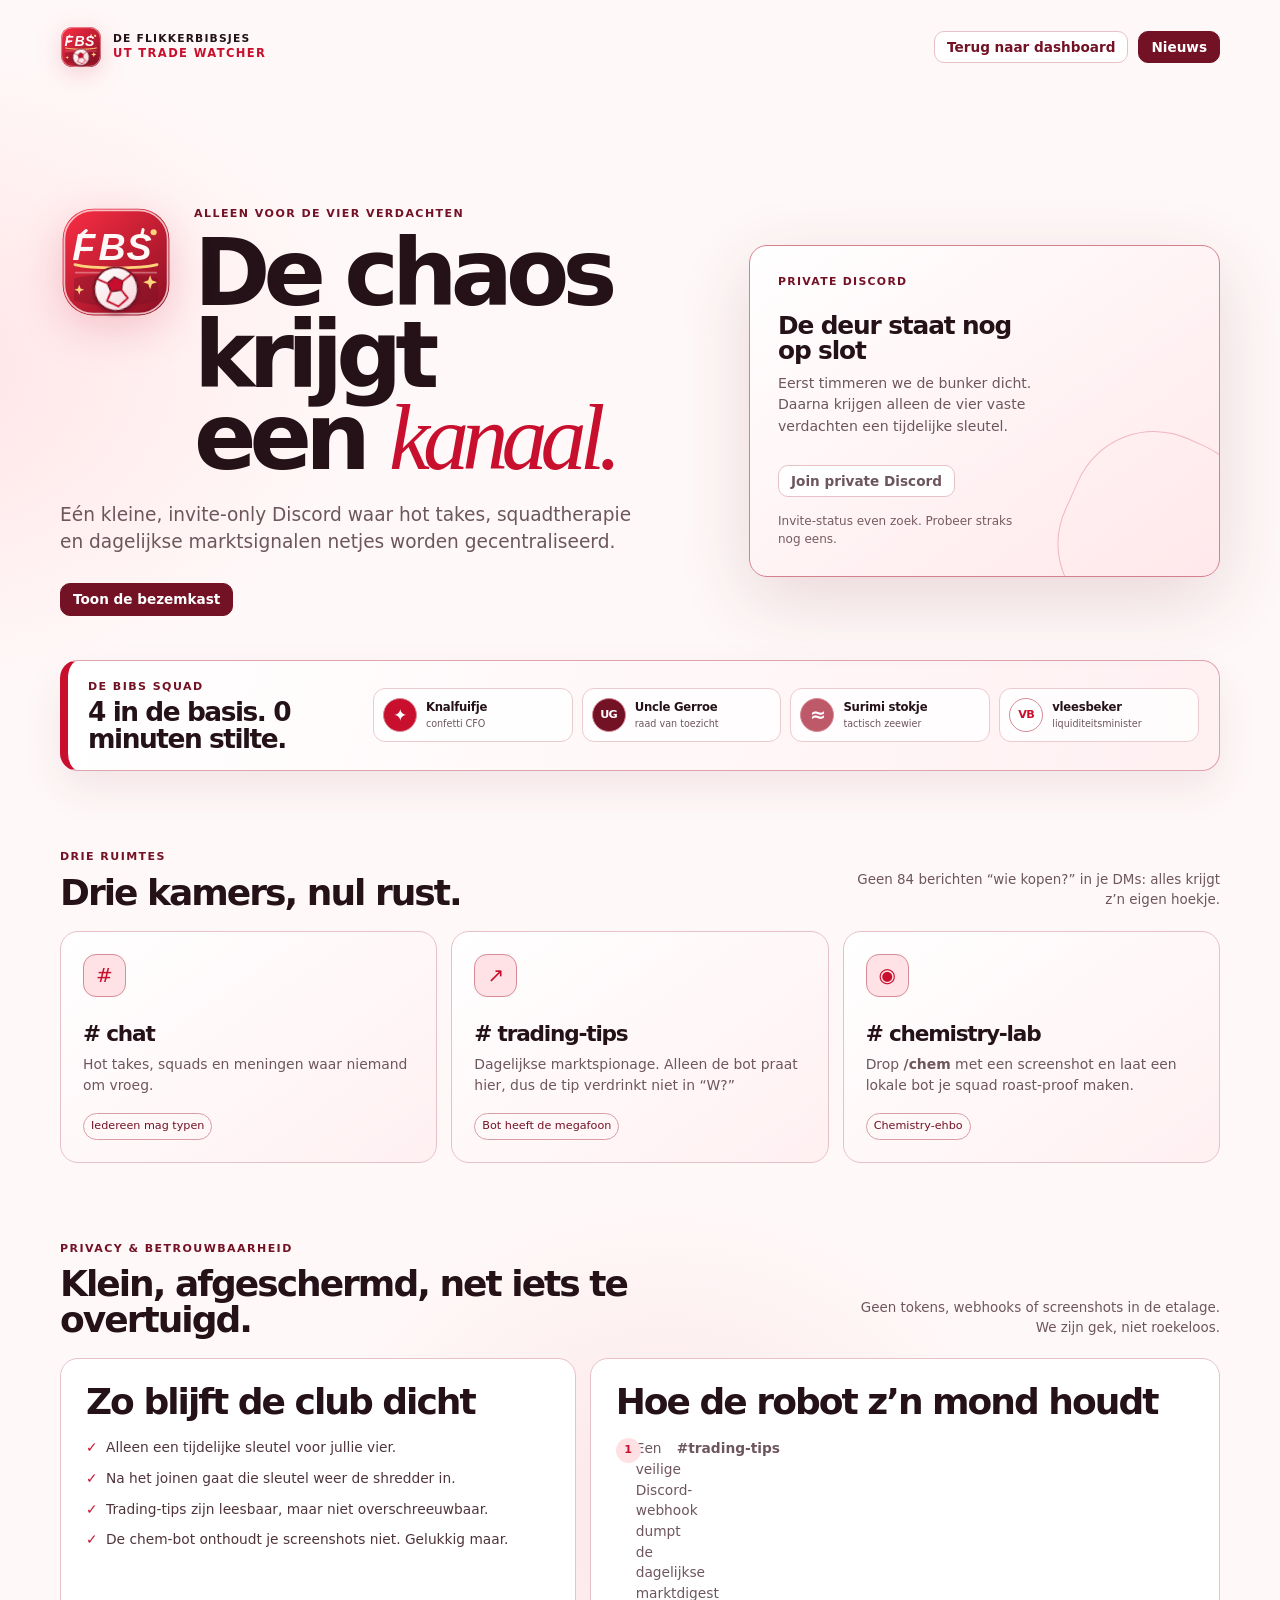
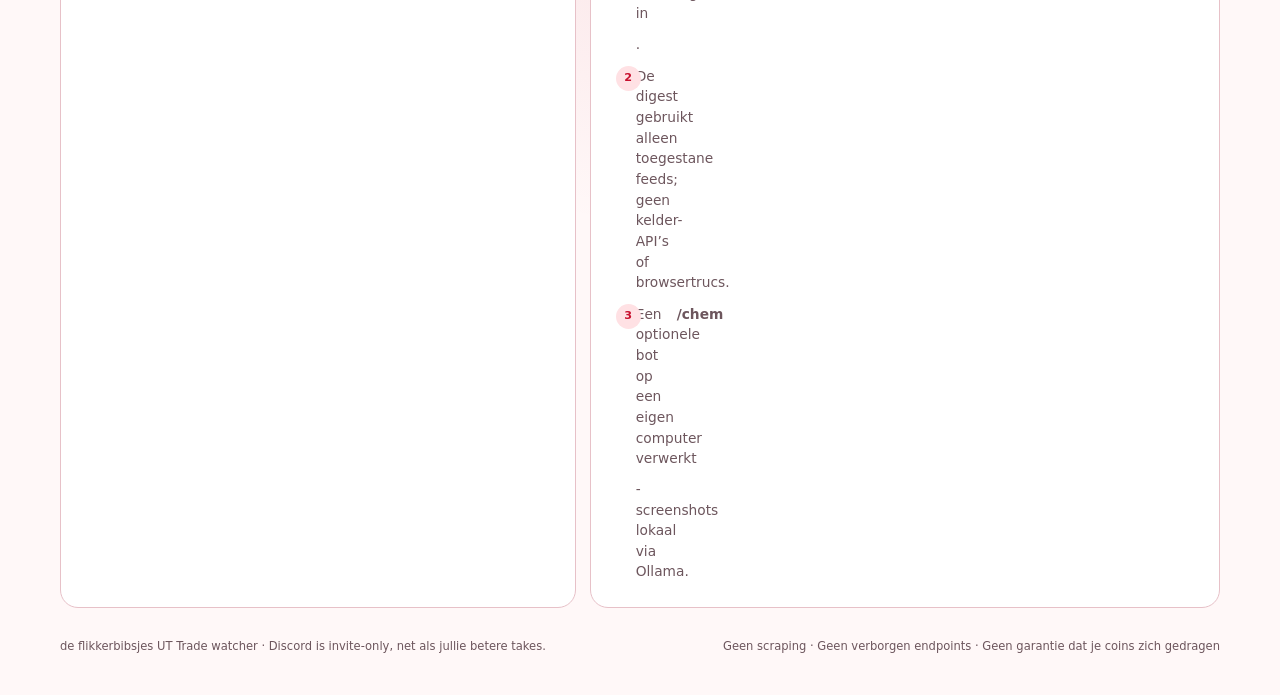
==== discord.html @ 17c3d14a "Publish FBS UT Trade Watcher" ====
<!doctype html>
<html lang="nl">
  <head>
    <meta charset="utf-8">
    <meta name="viewport" content="width=device-width, initial-scale=1">
    <meta name="description" content="De private Discord-hub van de flikkerbibsjes UT Trade watcher.">
    <meta name="theme-color" content="#8f101b">
    <title>Discord · de flikkerbibsjes UT Trade watcher</title>
    <link rel="icon" href="favicon.svg" type="image/svg+xml">
    <link rel="stylesheet" href="styles.css">
  </head>
  <body>
    <main class="shell">
      <header class="topbar">
        <a class="brand" href="./" aria-label="de flikkerbibsjes UT Trade watcher startpagina">
          <img class="brand-logo" src="logo.svg" width="42" height="42" alt="">
          <span class="brand-copy"><span>DE FLIKKERBIBSJES</span><strong>UT TRADE WATCHER</strong></span>
        </a>
        <div class="topbar-actions">
          <a class="button button-secondary" href="./">Terug naar dashboard</a>
          <a class="button button-discord" href="./#release-radar">Nieuws</a>
        </div>
      </header>

      <section class="discord-hero" aria-labelledby="discord-title">
        <div class="discord-hero-copy">
          <div class="discord-hero-title">
            <img class="discord-hero-logo" src="logo.svg" width="112" height="112" alt="Speels FBS-monogram met voetbal">
            <div>
              <p class="kicker">ALLEEN VOOR DE VIER VERDACHTEN</p>
              <h1 id="discord-title">De chaos krijgt<br>een <em>kanaal.</em></h1>
            </div>
          </div>
          <p class="discord-copy">Eén kleine, invite-only Discord waar hot takes, squadtherapie en dagelijkse marktsignalen netjes worden gecentraliseerd.</p>
          <a class="button button-discord" href="#channels">Toon de bezemkast</a>
        </div>
        <aside class="join-panel" aria-live="polite">
          <p class="panel-label">PRIVATE DISCORD</p>
          <strong id="join-title">De deur staat nog op slot</strong>
          <p id="join-detail">De digitale deur gaat eerst op slot. Daarna krijgen alleen jullie vier een sleutel.</p>
          <a id="join-discord" class="button button-discord" href="#" target="_blank" rel="noopener" aria-disabled="true">Join private Discord</a>
          <span id="join-status" class="join-status">Geen publieke invite geplaatst.</span>
        </aside>
      </section>

      <section class="crew-section" aria-labelledby="discord-crew-title">
        <div class="crew-heading">
          <p class="kicker">DE BIBS SQUAD</p>
          <h2 id="discord-crew-title">4 in de basis. 0 minuten stilte.</h2>
        </div>
        <ul class="crew-list" role="list">
          <li class="crew-member"><span class="crew-avatar crew-avatar--spark" aria-hidden="true">✦</span><span><strong>Knalfuifje</strong><small>confetti CFO</small></span></li>
          <li class="crew-member"><span class="crew-avatar" aria-hidden="true">UG</span><span><strong>Uncle Gerroe</strong><small>raad van toezicht</small></span></li>
          <li class="crew-member"><span class="crew-avatar crew-avatar--wave" aria-hidden="true">≈</span><span><strong>Surimi stokje</strong><small>tactisch zeewier</small></span></li>
          <li class="crew-member"><span class="crew-avatar crew-avatar--cup" aria-hidden="true">VB</span><span><strong>vleesbeker</strong><small>liquiditeitsminister</small></span></li>
        </ul>
      </section>

      <section id="channels" class="section" aria-labelledby="channels-title">
        <div class="section-head">
          <div>
            <p class="kicker">DRIE RUIMTES</p>
            <h2 id="channels-title">Drie kamers, nul rust.</h2>
          </div>
          <p>Geen 84 berichten “wie kopen?” in je DMs: alles krijgt z’n eigen hoekje.</p>
        </div>
        <div class="channel-grid">
          <article class="channel-card">
            <div class="channel-icon" aria-hidden="true">#</div>
            <h2># chat</h2>
            <p>Hot takes, squads en meningen waar niemand om vroeg.</p>
            <span class="chip">Iedereen mag typen</span>
          </article>
          <article class="channel-card">
            <div class="channel-icon" aria-hidden="true">↗</div>
            <h2># trading-tips</h2>
            <p>Dagelijkse marktspionage. Alleen de bot praat hier, dus de tip verdrinkt niet in “W?”</p>
            <span class="chip">Bot heeft de megafoon</span>
          </article>
          <article class="channel-card">
            <div class="channel-icon" aria-hidden="true">◉</div>
            <h2># chemistry-lab</h2>
            <p>Drop <strong>/chem</strong> met een screenshot en laat een lokale bot je squad roast-proof maken.</p>
            <span class="chip">Chemistry-ehbo</span>
          </article>
        </div>
      </section>

      <section class="section" aria-labelledby="privacy-title">
        <div class="section-head">
          <div>
            <p class="kicker">PRIVACY &amp; BETROUWBAARHEID</p>
            <h2 id="privacy-title">Klein, afgeschermd, net iets te overtuigd.</h2>
          </div>
          <p>Geen tokens, webhooks of screenshots in de etalage. We zijn gek, niet roekeloos.</p>
        </div>
        <div class="privacy-grid">
          <article class="privacy-card">
            <h2>Zo blijft de club dicht</h2>
            <ul>
              <li>Alleen een tijdelijke sleutel voor jullie vier.</li>
              <li>Na het joinen gaat die sleutel weer de shredder in.</li>
              <li>Trading-tips zijn leesbaar, maar niet overschreeuwbaar.</li>
              <li>De chem-bot onthoudt je screenshots niet. Gelukkig maar.</li>
            </ul>
          </article>
          <article class="privacy-card">
            <h2>Hoe de robot z’n mond houdt</h2>
            <ol class="discord-steps">
              <li>Een veilige Discord-webhook dumpt de dagelijkse marktdigest in <strong>#trading-tips</strong>.</li>
              <li>De digest gebruikt alleen toegestane feeds; geen kelder-API’s of browsertrucs.</li>
              <li>Een optionele bot op een eigen computer verwerkt <strong>/chem</strong>-screenshots lokaal via Ollama.</li>
            </ol>
          </article>
        </div>
      </section>

      <footer>
        <p>de flikkerbibsjes UT Trade watcher · Discord is invite-only, net als jullie betere takes.</p>
        <p>Geen scraping · Geen verborgen endpoints · Geen garantie dat je coins zich gedragen</p>
      </footer>
    </main>
    <script src="discord.js" defer></script>
  </body>
</html>
---- styles.css ----
:root {
  --ink: #241218;
  --muted: #6d565d;
  --canvas: #fff8f8;
  --surface: #ffffff;
  --surface-2: #fff0f2;
  --line: #e7c1c8;
  --lime: #c8102e;
  --cyan: #741225;
  --rose: #8a0e22;
  --amber: #8a5700;
  --violet: #7a2133;
  --card-dark: #ffffff;
  --radius: 18px;
}

* { box-sizing: border-box; }
html { scroll-behavior: smooth; }
body {
  min-width: 320px;
  margin: 0;
  color: var(--ink);
  background:
    radial-gradient(900px 480px at 87% -20%, #f6ccd2 0%, transparent 65%),
    radial-gradient(760px 500px at -10% 16%, #ffe2e5 0%, transparent 65%),
    radial-gradient(540px 470px at 52% 66%, rgba(200, 16, 46, .08) 0%, transparent 67%),
    var(--canvas);
  font: 16px/1.5 Inter, ui-sans-serif, system-ui, -apple-system, BlinkMacSystemFont, "Segoe UI", sans-serif;
}
a { color: inherit; }
button, a { font: inherit; }
.shell { width: min(1160px, calc(100% - 40px)); margin: 0 auto; }
.topbar { display: flex; align-items: center; justify-content: space-between; gap: 16px; padding: 26px 0; }
.brand { display: inline-flex; align-items: center; gap: 11px; color: var(--ink); text-decoration: none; }
.brand-logo { display: block; flex: 0 0 auto; width: 42px; height: 42px; filter: drop-shadow(0 6px 12px rgba(200,16,46,.18)); }
.brand-copy { display: grid; gap: 3px; font-size: .67rem; font-weight: 800; letter-spacing: .11em; line-height: 1; }
.brand strong { color: var(--lime); font-size: .72rem; font-weight: 850; letter-spacing: .12em; }
.topbar-actions { display: flex; align-items: center; gap: 10px; }
.badge { display: inline-flex; align-items: center; min-height: 31px; padding: 5px 10px; border: 1px solid var(--line); border-radius: 999px; color: var(--muted); background: rgba(255,255,255,.82); font-size: .73rem; font-weight: 750; letter-spacing: .055em; text-transform: uppercase; }
.badge.live { border-color: var(--lime); color: var(--lime); }
.badge.demo { border-color: #a95d6b; color: var(--cyan); }
.button { display: inline-flex; align-items: center; justify-content: center; min-height: 42px; padding: 9px 15px; border: 1px solid var(--lime); border-radius: 10px; color: #fff; background: var(--lime); cursor: pointer; font-size: .85rem; font-weight: 800; text-decoration: none; transition: transform .15s ease, background .15s ease; }
.button:hover { transform: translateY(-1px); background: #e52b48; }
.button:focus-visible, a:focus-visible { outline: 3px solid var(--cyan); outline-offset: 3px; }
.button:disabled { cursor: wait; opacity: .65; }
.button-secondary { min-height: 31px; padding: 5px 12px; border-color: var(--line); color: var(--cyan); background: #fff; }
.button-secondary:hover { background: var(--surface-2); }
.button-discord { min-height: 31px; padding: 5px 12px; border-color: var(--cyan); color: #fff; background: var(--cyan); }
.button-discord:hover { background: #9a1530; }

.hero { display: grid; grid-template-columns: minmax(0, 1.45fr) minmax(280px, .55fr); gap: clamp(28px, 7vw, 100px); align-items: end; padding: clamp(50px, 9vw, 110px) 0 72px; }
.kicker { margin: 0 0 9px; color: var(--cyan); font-size: .69rem; font-weight: 800; letter-spacing: .13em; }
h1, h2, h3, p { margin-top: 0; }
h1 { max-width: 680px; margin-bottom: 22px; font-size: clamp(3.1rem, 7.2vw, 6.45rem); letter-spacing: -.075em; line-height: .89; }
h1 em { color: var(--lime); font-family: Georgia, serif; font-weight: 400; }
h2 { margin-bottom: 0; font-size: clamp(1.55rem, 3vw, 2.25rem); letter-spacing: -.055em; line-height: 1; }
h3 { margin-bottom: 3px; font-size: 1.07rem; letter-spacing: -.025em; }
.hero-text { max-width: 555px; margin-bottom: 25px; color: var(--muted); font-size: clamp(1rem, 1.6vw, 1.15rem); }
.hero-actions { display: flex; flex-wrap: wrap; align-items: center; gap: 14px; }
.updated-at { color: var(--muted); font-size: .79rem; }
.signal-panel { position: relative; overflow: hidden; min-height: 245px; padding: 25px; border: 1px solid #cf808d; border-radius: var(--radius); background: linear-gradient(150deg, #fff, #fff1f3); box-shadow: 0 22px 75px rgba(102,18,34,.12); }
.signal-panel::after { position: absolute; top: -100px; right: -70px; width: 210px; height: 210px; border: 1px solid rgba(200,16,46,.27); border-radius: 50%; content: ""; }
.pulse { display: inline-block; width: 9px; height: 9px; margin: 3px 8px 0 0; border-radius: 50%; background: var(--lime); box-shadow: 0 0 0 6px rgba(200,16,46,.12); }
.panel-label { display: inline; color: var(--cyan); font-size: .68rem; font-weight: 800; letter-spacing: .12em; }
.signal-panel strong { display: block; max-width: 235px; margin-top: 27px; font-size: 1.4rem; letter-spacing: -.035em; line-height: 1.05; }
.signal-panel > p:not(.panel-label) { max-width: 245px; margin: 11px 0 0; color: var(--muted); font-size: .86rem; }
.panel-rule { width: 100%; margin: 22px 0 12px; border-top: 1px solid rgba(116,18,37,.16); }
.microcopy { color: #7c6167; font-size: .72rem; }

.crew-section { display: grid; grid-template-columns: minmax(170px, .72fr) minmax(0, 2.28fr); align-items: center; gap: 24px; margin: -24px 0 76px; padding: 18px 20px; border: 1px solid #dfa3ac; border-left: 8px solid var(--lime); border-radius: var(--radius); background: linear-gradient(110deg, #fff, #fff0f2); box-shadow: 0 18px 40px rgba(102,18,34,.08); }
.crew-heading .kicker { margin-bottom: 4px; }.crew-heading h2 { font-size: clamp(1.25rem, 2.2vw, 1.65rem); }
.crew-list { display: grid; grid-template-columns: repeat(4, minmax(0, 1fr)); gap: 9px; margin: 0; padding: 0; list-style: none; }
.crew-member { display: flex; align-items: center; gap: 9px; min-width: 0; padding: 9px; border: 1px solid #eccbd0; border-radius: 12px; background: rgba(255,255,255,.82); }
.crew-member > span:last-child { display: grid; min-width: 0; gap: 1px; }.crew-member strong { overflow: hidden; color: var(--ink); font-size: .73rem; letter-spacing: -.02em; text-overflow: ellipsis; white-space: nowrap; }.crew-member small { color: var(--muted); font-size: .6rem; }
.crew-avatar { display: grid; flex: 0 0 auto; width: 34px; height: 34px; place-items: center; border: 1px solid #d78b97; border-radius: 50%; color: #fff; background: var(--cyan); font-size: .7rem; font-weight: 900; letter-spacing: -.06em; }.crew-avatar--spark { color: #fff; background: var(--lime); font-size: 1.05rem; }.crew-avatar--wave { background: #be5969; font-size: 1.2rem; }.crew-avatar--cup { color: var(--lime); background: #fff; }

.metrics { display: grid; grid-template-columns: repeat(4, 1fr); gap: 1px; overflow: hidden; margin-bottom: 76px; border: 1px solid var(--line); border-radius: var(--radius); background: var(--line); box-shadow: 0 20px 54px rgba(102,18,34,.1); }
.metric { min-height: 116px; padding: 21px; background: linear-gradient(145deg, #fff, #fff3f4); }
.metric .value { display: block; margin-bottom: 7px; color: var(--lime); font-size: 1.95rem; font-weight: 800; letter-spacing: -.065em; line-height: 1; }
.metric .label { color: var(--muted); font-size: .77rem; }
.section { margin-top: 78px; }
.section-head { display: flex; align-items: end; justify-content: space-between; gap: 30px; margin-bottom: 20px; }
.section-head > p { max-width: 365px; margin: 0; color: var(--muted); font-size: .84rem; text-align: right; }
.pick-grid, .watch-grid, .cards-grid { display: grid; gap: 14px; }
.pick-grid { grid-template-columns: repeat(3, minmax(0, 1fr)); }
.watch-grid { grid-template-columns: repeat(2, minmax(0, 1fr)); }
.cards-grid { grid-template-columns: repeat(3, minmax(0, 1fr)); }
.pick, .watch, .card, .empty { border: 1px solid var(--line); border-radius: var(--radius); background: linear-gradient(145deg, #fff, #fff2f3); }
.pick, .watch, .card { min-width: 0; padding: 20px; }
.pick { position: relative; overflow: hidden; border-top: 5px solid var(--lime); box-shadow: 0 18px 44px rgba(102,18,34,.1); transition: transform .18s ease, border-color .18s ease; }
.pick::after { position: absolute; top: -70px; right: -58px; width: 150px; height: 150px; border: 1px solid rgba(200,16,46,.18); border-radius: 50%; content: ""; }
.pick:hover, .watch:hover { transform: translateY(-3px); }
.pick.sell { border-top-color: var(--rose); }
.pick-top, .card-top, .price-row, .card-meta { display: flex; align-items: flex-start; justify-content: space-between; gap: 10px; }
.action { flex: 0 0 auto; padding: 5px 7px; border-radius: 7px; color: #fff; background: var(--lime); font-size: .68rem; font-weight: 850; letter-spacing: .07em; }
.action.sell { color: #fff; background: var(--rose); }
.price-row { margin: 21px 0 14px; padding: 12px; border-radius: 11px; background: #fff; }
.price-row span, .card-label { display: block; color: var(--muted); font-size: .7rem; }
.price-row strong { display: block; margin-top: 2px; font-size: 1.08rem; letter-spacing: -.03em; }
.confidence, .chip { display: inline-flex; align-items: center; min-height: 25px; padding: 4px 7px; border: 1px solid var(--line); border-radius: 999px; color: var(--muted); font-size: .7rem; }
.confidence.high { border-color: rgba(200,16,46,.35); color: var(--lime); }
.confidence.medium { border-color: rgba(255,201,107,.35); color: var(--amber); }
.confidence.low { border-color: rgba(255,142,171,.35); color: var(--rose); }
.reason-title { margin: 16px 0 6px; color: var(--muted); font-size: .7rem; font-weight: 800; letter-spacing: .06em; text-transform: uppercase; }
.reason-list { display: flex; flex-wrap: wrap; gap: 6px; margin: 0; padding: 0; list-style: none; }
.reason-list li { padding: 5px 7px; border-radius: 7px; background: #fff0f2; color: #5a2029; font-size: .73rem; }
.reason-list.risk li { background: #ffe0e4; color: #6d1221; }
.evidence { display: block; margin-top: 15px; padding-top: 12px; border-top: 1px solid var(--line); color: var(--cyan); font-size: .72rem; overflow-wrap: anywhere; }
.watch { border-left: 5px solid var(--cyan); box-shadow: 0 18px 44px rgba(102,18,34,.08); transition: transform .18s ease; }
.watch p { margin: 11px 0 14px; color: var(--muted); }
.watch .confidence { margin-bottom: 1px; }
.card { position: relative; overflow: hidden; }
.card.recommended::before { position: absolute; top: 0; right: 0; width: 62px; height: 3px; background: var(--lime); content: ""; }
.card.sell::before { background: var(--rose); }
.current-price { margin: 22px 0 2px; font-size: 2rem; font-weight: 800; letter-spacing: -.075em; line-height: 1; }
.changes { display: grid; grid-template-columns: 1fr 1fr; gap: 8px; margin: 17px 0; }
.change { padding: 9px; border-radius: 10px; background: #fff; }
.change span { display: block; color: var(--muted); font-size: .68rem; }
.change strong { font-size: .9rem; }
.positive { color: var(--lime); }.negative { color: var(--rose); }.flat { color: var(--muted); }
.history-head { display: flex; justify-content: space-between; margin-bottom: 5px; color: var(--muted); font-size: .69rem; }
.sparkline { display: block; width: 100%; height: 56px; overflow: visible; }
.sparkline path { fill: none; stroke: var(--cyan); stroke-linecap: round; stroke-linejoin: round; stroke-width: 2.5; }
.sparkline circle { fill: var(--lime); }
.card-meta { align-items: center; flex-wrap: wrap; justify-content: flex-start; margin-top: 14px; }
.tag-list { display: flex; flex-wrap: wrap; gap: 6px; margin-top: 9px; }
.empty { grid-column: 1 / -1; padding: 28px; color: var(--muted); text-align: center; }

.scout-card { padding: 0; border-color: #d9929d; background: var(--card-dark); box-shadow: 0 22px 54px rgba(102,18,34,.14); transition: transform .2s ease, box-shadow .2s ease; }
.scout-card:hover { transform: translateY(-5px); box-shadow: 0 31px 70px rgba(102,18,34,.22); }
.scout-visual { position: relative; min-height: 168px; overflow: hidden; isolation: isolate; border-bottom: 1px solid #d9929d; background: radial-gradient(circle at 72% 15%, rgba(255,255,255,.75), transparent 34%), radial-gradient(circle at 21% 102%, rgba(255,255,255,.28), transparent 48%), linear-gradient(90deg, #8c0d1a 0 31%, #fff8f8 31% 39%, #c8102e 39% 100%); }
.scout-visual::after { position: absolute; z-index: -1; inset: 13px; border: 1px solid rgba(255,255,255,.5); border-radius: 40% 60% 48% 52%; content: ""; transform: rotate(-16deg); }
.scout-orbit { position: absolute; top: 23px; left: 50%; z-index: -1; width: 175px; height: 175px; border: 1px solid rgba(255,255,255,.6); border-radius: 50%; transform: translateX(-50%); }
.scout-silhouette { position: absolute; bottom: -22px; left: 50%; width: 104px; height: 128px; border: 2px solid rgba(255,255,255,.7); border-radius: 50% 50% 23% 23%; background: linear-gradient(180deg, rgba(255,255,255,.5), rgba(116,18,37,.2)); box-shadow: 0 -19px 0 -7px rgba(255,255,255,.38); transform: translateX(-50%); }
.scout-initials { position: absolute; right: 17px; bottom: -14px; color: rgba(255,255,255,.29); font-size: 5.7rem; font-weight: 900; letter-spacing: -.13em; line-height: 1; }
.scout-rating { position: absolute; top: 15px; left: 16px; display: grid; gap: 0; color: #fff; line-height: .9; text-shadow: 0 1px 10px rgba(64,0,10,.38); }.scout-rating strong { font-size: 1.85rem; letter-spacing: -.09em; }.scout-rating span { color: #fff8f8; font-size: .55rem; font-weight: 800; letter-spacing: .11em; }
.scout-action { position: absolute; top: 16px; right: 15px; }.scout-content { padding: 18px 20px 20px; background: linear-gradient(160deg, #fff, #fff0f2); }.scout-title { display: flex; align-items: baseline; justify-content: space-between; gap: 10px; }.scout-title h3 { max-width: 200px; }
.scout-card .current-price { margin-top: 20px; }.scout-card .history { padding-top: 3px; }.scout-card .changes { margin-bottom: 15px; }

.meta-watch-section { position: relative; }.football-card-grid { display: grid; grid-template-columns: repeat(2, minmax(0, 1fr)); gap: 20px; }
.football-card { --card-accent: var(--lime); --card-accent-soft: rgba(200,16,46,.16); position: relative; isolation: isolate; min-height: 526px; overflow: hidden; padding: 24px; border: 1px solid #bc6875; border-color: color-mix(in srgb, var(--card-accent) 62%, #e7c1c8); clip-path: polygon(8% 0, 92% 0, 100% 7%, 100% 93%, 92% 100%, 8% 100%, 0 93%, 0 7%); background: radial-gradient(circle at 50% 27%, var(--card-accent-soft), transparent 35%), linear-gradient(145deg, #fff, #ffe7ea 72%); box-shadow: 0 26px 68px rgba(102,18,34,.16); transition: transform .22s ease, filter .22s ease; }
.football-card::before { position: absolute; z-index: -1; inset: 8px; border: 1px solid rgba(200,16,46,.42); border-color: color-mix(in srgb, var(--card-accent) 52%, transparent); clip-path: polygon(8% 0, 92% 0, 100% 7%, 100% 93%, 92% 100%, 8% 100%, 0 93%, 0 7%); content: ""; }.football-card::after { position: absolute; z-index: -2; inset: 0; opacity: .36; background: repeating-radial-gradient(ellipse at 49% 48%, transparent 0 22px, rgba(200,16,46,.13) 23px 24px, transparent 25px 45px); content: ""; }
.football-card:hover { filter: saturate(1.14); transform: translateY(-7px) rotate(-.35deg); }.football-card--elite { --card-accent: var(--cyan); --card-accent-soft: rgba(116,18,37,.16); background: radial-gradient(circle at 50% 27%, var(--card-accent-soft), transparent 35%), linear-gradient(145deg, #fff, #f8e4e7 72%); }.football-card--starter { --card-accent: var(--lime); --card-accent-soft: rgba(200,16,46,.16); }
.football-card__shine { position: absolute; z-index: -1; top: -125px; left: -42px; width: 90px; height: 720px; background: linear-gradient(90deg, transparent, rgba(255,255,255,.13), transparent); transform: rotate(22deg); transition: transform .65s ease; }.football-card:hover .football-card__shine { transform: translateX(500px) rotate(22deg); }
.football-card__head { display: flex; align-items: start; justify-content: space-between; }.football-card__rating { display: grid; color: var(--ink); line-height: .85; }.football-card__rating strong { color: var(--card-accent); font-size: 2.55rem; letter-spacing: -.12em; }.football-card__rating span { margin-top: 7px; color: #5e454c; font-size: .72rem; font-weight: 800; letter-spacing: .12em; }
.flag { display: inline-block; width: 31px; height: 22px; border: 1px solid rgba(255,255,255,.42); box-shadow: 0 3px 10px rgba(0,0,0,.21); }.flag--nl { background: linear-gradient(to bottom, #ae1c28 0 33.33%, #f8f8f8 33.33% 66.66%, #21468b 66.66%); }
.football-card__identity { position: relative; min-height: 143px; padding: 31px 0 10px; text-align: center; }.football-card__monogram { position: absolute; top: -10px; left: 50%; z-index: -1; color: rgba(200,16,46,.15); color: color-mix(in srgb, var(--card-accent) 16%, transparent); font-size: 8.5rem; font-weight: 950; letter-spacing: -.18em; line-height: .9; transform: translateX(-51%); }.football-card__eyebrow { margin: 0 0 6px; color: var(--card-accent); font-size: .66rem; font-weight: 850; letter-spacing: .13em; }.football-card__identity h3 { margin-bottom: 6px; font-size: clamp(1.5rem, 3vw, 2.08rem); letter-spacing: -.07em; }.football-card__role { margin: 0; color: #5e454c; font-size: .8rem; }
.football-card__stats { display: grid; grid-template-columns: repeat(5, 1fr); gap: 7px; margin: 11px 0 17px; }.football-card__stat { position: relative; min-height: 57px; overflow: hidden; padding: 8px 6px; border: 1px solid #e6bdc5; border-radius: 9px; background: rgba(255,255,255,.82); text-align: center; }.football-card__stat::after { position: absolute; right: 0; bottom: 0; left: 0; height: calc(var(--stat) * 1%); opacity: .25; background: linear-gradient(0deg, var(--card-accent), transparent); content: ""; }.football-card__stat dt, .football-card__stat dd { position: relative; z-index: 1; margin: 0; }.football-card__stat dt { color: #765b62; font-size: .58rem; font-weight: 850; letter-spacing: .08em; }.football-card__stat dd { margin-top: 5px; color: var(--ink); font-size: .98rem; font-weight: 850; }
.football-card__index { display: flex; align-items: end; justify-content: space-between; padding: 11px 13px; border: 1px solid rgba(200,16,46,.36); border-color: color-mix(in srgb, var(--card-accent) 36%, transparent); border-radius: 11px; background: rgba(255,255,255,.84); }.football-card__index span { color: #765b62; font-size: .62rem; font-weight: 800; letter-spacing: .095em; }.football-card__index strong { color: var(--card-accent); font-size: 1.18rem; letter-spacing: -.05em; line-height: 1; }
.football-card__notes { margin-top: 17px; }.football-card__note-title { margin: 0 0 6px; color: #422128; font-size: .65rem; font-weight: 800; letter-spacing: .09em; text-transform: uppercase; }.football-card__note-title--risk { margin-top: 13px; color: var(--rose); }.football-card__list { display: grid; gap: 5px; margin: 0; padding: 0; list-style: none; }.football-card__list li { padding-left: 13px; color: #4f343a; font-size: .74rem; line-height: 1.36; position: relative; }.football-card__list li::before { position: absolute; left: 0; color: var(--card-accent); content: "•"; }.football-card__list--risk li::before { color: var(--rose); }.football-card__meta-note { margin: 17px 0 0; color: #6d565d; font-size: .69rem; font-style: italic; }.meta-source { display: block; margin-top: 13px; padding-top: 11px; border-top: 1px solid #eccbd0; color: var(--cyan); font-size: .68rem; overflow-wrap: anywhere; }
.meta-method { display: grid; gap: 5px; margin-top: 20px; padding: 18px 20px; border: 1px solid #d99da7; border-radius: 14px; background: #fff0f2; }.meta-method p { margin: 0; color: #54353c; font-size: .8rem; }.meta-method-note { color: #765b62 !important; font-size: .72rem !important; }.meta-method-updated { color: var(--cyan) !important; font-size: .72rem !important; }
.warnings { margin-top: 72px; padding: 22px; border: 1px solid rgba(255,201,107,.48); border-radius: var(--radius); background: rgba(83,61,22,.26); }
.warnings h2 { margin-bottom: 14px; }.warnings ul { display: grid; gap: 8px; margin: 0; padding-left: 20px; color: #ffe2aa; }
.how-it-works { display: grid; grid-template-columns: .7fr 1.3fr; gap: 60px; margin-top: 90px; padding: 37px 0; border-top: 1px solid var(--line); border-bottom: 1px solid var(--line); }
.how-it-works ol { display: grid; gap: 16px; margin: 0; padding: 0; list-style: none; }.how-it-works li { display: grid; grid-template-columns: 47px 1fr; gap: 12px; }.how-it-works li span { color: var(--lime); font-size: .72rem; font-weight: 800; }.how-it-works li p { margin: 0; color: var(--muted); }.how-it-works li strong { color: var(--ink); }
footer { display: flex; justify-content: space-between; gap: 24px; padding: 30px 0 40px; color: var(--muted); font-size: .72rem; } footer p { margin: 0; }

.discord-hero { display: grid; grid-template-columns: minmax(0, 1.12fr) minmax(270px, .88fr); gap: clamp(28px, 7vw, 96px); align-items: center; padding: clamp(52px, 9vw, 112px) 0 68px; }
.discord-hero-copy { min-width: 0; }
.discord-hero-title { display: flex; align-items: flex-start; gap: clamp(13px, 2vw, 22px); }
.discord-hero-logo { flex: 0 0 auto; width: clamp(74px, 10vw, 112px); height: clamp(74px, 10vw, 112px); filter: drop-shadow(0 12px 22px rgba(200,16,46,.2)); }
.discord-hero h1 { max-width: 690px; }.discord-hero h1 em { color: var(--lime); }
.discord-copy { max-width: 590px; margin-bottom: 27px; color: var(--muted); font-size: clamp(1rem, 1.7vw, 1.16rem); }
.join-panel { position: relative; overflow: hidden; min-height: 320px; padding: 28px; border: 1px solid #d5808d; border-radius: var(--radius); background: linear-gradient(145deg, #fff, #ffe8eb); box-shadow: 0 22px 75px rgba(102,18,34,.14); }
.join-panel::after { position: absolute; right: -42px; bottom: -58px; width: 196px; height: 196px; border: 1px solid rgba(200,16,46,.25); border-radius: 46% 54% 55% 45%; content: ""; transform: rotate(24deg); }
.join-panel > * { position: relative; z-index: 1; }.join-panel .panel-label { display: block; }.join-panel strong { display: block; max-width: 270px; margin: 23px 0 10px; font-size: 1.55rem; letter-spacing: -.045em; line-height: 1.02; }
.join-panel p:not(.panel-label) { max-width: 280px; color: var(--muted); font-size: .88rem; }.join-panel .button { margin-top: 14px; }
.join-panel .button[aria-disabled="true"] { cursor: not-allowed; border-color: var(--line); color: var(--muted); background: #fff; pointer-events: none; }
.join-status { display: block; max-width: 260px; margin-top: 15px; color: #765b62; font-size: .75rem; }
.channel-grid { display: grid; grid-template-columns: repeat(3, minmax(0, 1fr)); gap: 14px; }
.channel-card { min-height: 230px; padding: 22px; border: 1px solid var(--line); border-radius: var(--radius); background: linear-gradient(145deg, #fff, #fff0f2); }
.channel-icon { display: grid; width: 43px; height: 43px; place-items: center; margin-bottom: 26px; border: 1px solid #d68b96; border-radius: 13px; background: #ffe2e5; color: var(--lime); font-size: 1.25rem; }
.channel-card h2 { margin-bottom: 10px; font-size: 1.35rem; }.channel-card p { margin: 0; color: var(--muted); font-size: .87rem; }
.channel-card .chip { margin-top: 17px; border-color: #d99da7; color: var(--cyan); }
.privacy-grid { display: grid; grid-template-columns: .9fr 1.1fr; gap: 14px; }
.privacy-card { padding: 25px; border: 1px solid var(--line); border-radius: var(--radius); background: #fff; }.privacy-card p { margin: 12px 0 0; color: var(--muted); }
.privacy-card ul { display: grid; gap: 10px; margin: 17px 0 0; padding: 0; list-style: none; }.privacy-card li { padding-left: 20px; color: #4f343a; font-size: .86rem; position: relative; }.privacy-card li::before { position: absolute; left: 0; color: var(--lime); content: "✓"; }
.discord-steps { counter-reset: discord-steps; display: grid; gap: 11px; margin: 18px 0 0; padding: 0; list-style: none; }.discord-steps li { counter-increment: discord-steps; display: grid; grid-template-columns: 31px 1fr; gap: 10px; align-items: start; color: var(--muted); font-size: .86rem; }.discord-steps li::before { display: grid; width: 25px; height: 25px; place-items: center; border-radius: 50%; background: #ffe1e4; color: var(--lime); content: counter(discord-steps); font-size: .7rem; font-weight: 800; }

.news-hero { display: grid; grid-template-columns: minmax(0, 1.35fr) minmax(280px, .65fr); gap: clamp(28px, 7vw, 100px); align-items: end; padding: clamp(50px, 9vw, 104px) 0 56px; }.news-hero h1 { max-width: 760px; }.news-hero-copy .hero-text { max-width: 610px; }
.release-brief { position: relative; min-height: 250px; overflow: hidden; padding: 26px; border: 1px solid #d58e99; border-radius: var(--radius); background: radial-gradient(circle at 92% 12%, rgba(255,255,255,.8), transparent 30%), linear-gradient(145deg, #fff, #fff0f2); box-shadow: 0 22px 70px rgba(102,18,34,.13); }.release-brief::after { position: absolute; right: -58px; bottom: -78px; width: 200px; height: 200px; border: 1px solid rgba(200,16,46,.26); border-radius: 47% 53% 44% 56%; content: ""; transform: rotate(-18deg); }.release-brief > * { position: relative; z-index: 1; }.release-brief .panel-label { display: block; }.release-brief strong { display: block; max-width: 260px; margin: 27px 0 11px; font-size: 1.45rem; letter-spacing: -.045em; line-height: 1.03; }.release-brief p:not(.panel-label) { max-width: 290px; margin-bottom: 0; color: var(--muted); font-size: .86rem; }
.release-calendar { margin: -12px 0 76px; padding: 22px; border: 1px solid #dfa3ac; border-left: 8px solid var(--lime); border-radius: var(--radius); background: linear-gradient(112deg, #fff, #fff0f2); box-shadow: 0 18px 42px rgba(102,18,34,.08); }.release-calendar .section-head { margin-bottom: 16px; }.release-schedule { display: grid; grid-template-columns: repeat(2, minmax(0, 1fr)); gap: 12px; }.schedule-card { position: relative; display: grid; grid-template-columns: 45px minmax(0, 1fr) auto; align-items: center; gap: 13px; min-height: 132px; overflow: hidden; padding: 17px; border: 1px solid #e7c1c8; border-radius: 14px; background: rgba(255,255,255,.86); }.schedule-card::after { position: absolute; right: -22px; bottom: -54px; width: 130px; height: 130px; border: 1px solid rgba(200,16,46,.12); border-radius: 50%; content: ""; }.schedule-mark { display: grid; width: 42px; height: 42px; place-items: center; border: 1px solid #c8102e; border-radius: 12px; color: #fff; background: #c8102e; font-size: 1.12rem; box-shadow: 0 8px 17px rgba(200,16,46,.17); }.schedule-card--promo .schedule-mark { color: #fff; background: #741225; }.schedule-copy { position: relative; z-index: 1; min-width: 0; }.schedule-day { margin-bottom: 4px; color: var(--cyan); font-size: .65rem; font-weight: 850; letter-spacing: .11em; text-transform: uppercase; }.schedule-copy h3 { margin-bottom: 5px; font-size: 1rem; }.schedule-copy p:last-child { margin-bottom: 0; color: var(--muted); font-size: .76rem; line-height: 1.36; }.schedule-kind { position: relative; z-index: 1; align-self: start; color: #9c727a; font-size: .61rem; font-weight: 850; letter-spacing: .11em; }
.release-radar-section { scroll-margin-top: 24px; }
.release-status { display: flex; align-items: flex-end; justify-content: space-between; gap: 24px; margin: 0 0 20px; padding: 18px 20px; border: 1px solid #dfa3ac; border-left: 7px solid var(--lime); border-radius: var(--radius); background: linear-gradient(110deg, #fff, #fff0f2); box-shadow: 0 15px 34px rgba(102,18,34,.08); }
.release-status .panel-label { margin: 0 0 6px; color: var(--cyan); font-size: .66rem; font-weight: 850; letter-spacing: .1em; }
.release-status .panel-label span { color: var(--lime); }
.release-status strong { display: block; margin-bottom: 4px; font-size: 1.12rem; letter-spacing: -.03em; }
.release-status p:not(.panel-label) { max-width: 690px; margin: 0; color: var(--muted); font-size: .8rem; }
.release-status .updated-at { flex: 0 0 auto; padding-bottom: 2px; text-align: right; }
.release-radar-section .release-calendar { margin: 0 0 30px; }
.release-board-heading { margin-top: 0; }
.release-board { display: grid; gap: 18px; }.release-lane { padding: 21px; border: 1px solid var(--line); border-radius: var(--radius); background: linear-gradient(145deg, #fff, #fff1f3); box-shadow: 0 18px 44px rgba(102,18,34,.08); }.release-lane--totw { border-top: 5px solid var(--lime); }.release-lane--promo { border-top: 5px solid var(--cyan); }.release-lane__head { display: flex; align-items: flex-start; justify-content: space-between; gap: 18px; }.release-lane__head h3 { max-width: 570px; margin-bottom: 8px; font-size: 1.35rem; }.release-lane__intro { max-width: 680px; margin: 0; color: var(--muted); font-size: .84rem; }.release-state { flex: 0 0 auto; padding: 5px 8px; border: 1px solid #dbafb6; border-radius: 999px; color: var(--cyan); background: #fff; font-size: .63rem; font-weight: 850; letter-spacing: .07em; }.release-lane > .release-source { margin-top: 14px; }.release-card-grid { display: grid; grid-template-columns: repeat(3, minmax(0, 1fr)); gap: 14px; margin-top: 18px; }
.release-card { --release-accent: #c8102e; --release-soft: rgba(200,16,46,.15); position: relative; overflow: hidden; min-width: 0; border: 1px solid #d78b97; border-radius: 17px; background: #fff; box-shadow: 0 17px 42px rgba(102,18,34,.12); transition: transform .2s ease, box-shadow .2s ease; }.release-card:hover { box-shadow: 0 27px 60px rgba(102,18,34,.18); transform: translateY(-5px) rotate(-.3deg); }.release-card--dutch { --release-accent: #aa7615; --release-soft: rgba(194,139,27,.23); border-color: #d8b563; background: #fffdf7; box-shadow: 0 22px 56px rgba(170,118,21,.2); }.release-card__visual { position: relative; min-height: 162px; overflow: hidden; isolation: isolate; padding: 17px; color: #fff; background: radial-gradient(circle at 80% 18%, rgba(255,255,255,.45), transparent 27%), linear-gradient(120deg, #7e0d1a, var(--release-accent) 62%, #e13a51); }.release-card--dutch .release-card__visual { color: #3e2a03; background: radial-gradient(circle at 80% 18%, rgba(255,255,255,.8), transparent 28%), linear-gradient(120deg, #855e10, #f4ce6b 54%, #fff1bd); }.release-card__visual::before { position: absolute; z-index: -1; inset: 12px; border: 1px solid rgba(255,255,255,.55); border-radius: 43% 57% 53% 47%; content: ""; transform: rotate(-14deg); }.release-card__halo { position: absolute; z-index: -1; top: 16px; left: 50%; width: 180px; height: 180px; border: 1px solid rgba(255,255,255,.58); border-radius: 50%; transform: translateX(-50%); }.release-card__monogram { position: absolute; right: 14px; bottom: -17px; color: rgba(255,255,255,.24); font-size: 5.9rem; font-weight: 950; letter-spacing: -.16em; line-height: 1; }.release-card--dutch .release-card__monogram { color: rgba(96,66,5,.2); }.release-card__rating { position: relative; z-index: 1; display: grid; line-height: .87; text-shadow: 0 1px 10px rgba(71,0,10,.24); }.release-card--dutch .release-card__rating { text-shadow: 0 1px 10px rgba(255,255,255,.42); }.release-card__rating strong { font-size: 2rem; letter-spacing: -.1em; }.release-card__rating span { margin-top: 5px; font-size: .61rem; font-weight: 850; letter-spacing: .11em; }.release-card__type { position: absolute; right: 15px; top: 17px; max-width: 130px; color: rgba(255,255,255,.92); font-size: .57rem; font-weight: 850; letter-spacing: .1em; text-align: right; }.release-card--dutch .release-card__type { color: rgba(62,42,3,.8); }.release-card__visual .flag { position: absolute; z-index: 1; right: 16px; bottom: 17px; }.release-card__spotlight { position: absolute; z-index: 1; left: 17px; bottom: 16px; padding: 4px 6px; border: 1px solid rgba(62,42,3,.36); border-radius: 6px; color: #4b3302; background: rgba(255,255,255,.55); font-size: .56rem; font-weight: 900; letter-spacing: .09em; }.release-card__content { padding: 18px; background: linear-gradient(150deg, #fff, #fff2f3); }.release-card--dutch .release-card__content { background: linear-gradient(150deg, #fffefb, #fff6dc); }.release-card__eyebrow { margin-bottom: 5px; color: var(--release-accent); font-size: .62rem; font-weight: 850; letter-spacing: .11em; }.release-card__content h3 { margin-bottom: 5px; font-size: 1.35rem; letter-spacing: -.05em; }.release-card__role { margin-bottom: 13px; color: var(--muted); font-size: .79rem; }.release-card__stats { display: grid; grid-template-columns: repeat(5, 1fr); gap: 6px; margin: 0 0 14px; }.release-card__stat { position: relative; min-height: 49px; overflow: hidden; padding: 6px 4px; border: 1px solid #e9c6cc; border-radius: 8px; background: rgba(255,255,255,.8); text-align: center; }.release-card__stat::after { position: absolute; right: 0; bottom: 0; left: 0; height: calc(var(--stat) * 1%); opacity: .24; background: linear-gradient(0deg, var(--release-accent), transparent); content: ""; }.release-card__stat dt, .release-card__stat dd { position: relative; z-index: 1; margin: 0; }.release-card__stat dt { color: #765b62; font-size: .52rem; font-weight: 850; letter-spacing: .07em; }.release-card__stat dd { margin-top: 4px; font-size: .85rem; font-weight: 900; }.meta-meter { display: flex; align-items: end; justify-content: space-between; gap: 9px; padding: 10px 11px; border: 1px solid color-mix(in srgb, var(--release-accent) 38%, #e7c1c8); border-radius: 10px; background: rgba(255,255,255,.8); }.meta-meter span { color: #765b62; font-size: .58rem; font-weight: 850; letter-spacing: .08em; }.meta-meter strong { color: var(--release-accent); font-size: 1.1rem; letter-spacing: -.04em; }.release-card__meta { margin: 13px 0 0; color: #4f343a; font-size: .77rem; line-height: 1.42; }.release-card__basis, .release-card__note { margin: 10px 0 0; color: #765b62; font-size: .68rem; line-height: 1.4; }.release-card__note { color: #785600; font-style: italic; }.release-source { display: block; margin-top: 12px; padding-top: 10px; border-top: 1px solid #eccbd0; color: var(--cyan); font-size: .67rem; overflow-wrap: anywhere; }.release-empty { display: grid; min-height: 148px; place-items: center; padding: 25px; border: 1px dashed #dbafb6; border-radius: 14px; color: #765b62; background: rgba(255,255,255,.6); font-size: .83rem; text-align: center; }.release-card-grid .release-empty { grid-column: 1 / -1; }
.dutch-gold-section { position: relative; }.dutch-gold-grid { display: grid; grid-template-columns: repeat(3, minmax(0, 1fr)); gap: 16px; }.dutch-gold-grid .release-card { grid-column: span 2; }.release-rule { display: grid; gap: 5px; margin-top: 18px; padding: 17px 19px; border: 1px solid #d7b464; border-radius: 14px; background: linear-gradient(105deg, #fffdf5, #fff2c7); }.release-rule strong { color: #825c0a; font-size: .65rem; letter-spacing: .1em; }.release-rule p { margin: 0; color: #654b16; font-size: .78rem; }.release-rules { display: grid; grid-template-columns: .72fr 1.28fr; gap: 58px; margin-top: 88px; padding: 36px 0; border-top: 1px solid var(--line); border-bottom: 1px solid var(--line); }.release-rules ol { display: grid; gap: 16px; margin: 0; padding: 0; list-style: none; }.release-rules li { display: grid; grid-template-columns: 47px 1fr; gap: 12px; }.release-rules li span { color: var(--lime); font-size: .72rem; font-weight: 800; }.release-rules li p { margin: 0; color: var(--muted); }.release-rules li strong { color: var(--ink); }
.release-price { display: grid; gap: 2px; margin-top: 9px; padding: 10px 11px; border: 1px dashed #d9b0b7; border-radius: 10px; background: rgba(255,255,255,.56); }
.release-price__label { color: #765b62; font-size: .57rem; font-weight: 850; letter-spacing: .09em; }
.release-price strong { color: #765b62; font-size: 1rem; letter-spacing: -.035em; }
.release-price small { color: #7f666c; font-size: .65rem; line-height: 1.35; }
.release-price--live { border-style: solid; border-color: color-mix(in srgb, var(--release-accent) 38%, #e7c1c8); background: rgba(255,255,255,.86); }
.release-price--live strong { color: var(--release-accent); font-size: 1.18rem; }
.dutch-gold-grid { grid-template-columns: repeat(2, minmax(0, 1fr)); }
.dutch-gold-grid .release-card { grid-column: auto; }

@media (max-width: 850px) { .hero, .discord-hero { grid-template-columns: 1fr; }.signal-panel { max-width: 430px; }.crew-section { grid-template-columns: 1fr; margin-top: -12px; }.pick-grid, .cards-grid { grid-template-columns: repeat(2, minmax(0, 1fr)); }.football-card-grid { grid-template-columns: repeat(2, minmax(0, 1fr)); }.channel-grid { grid-template-columns: 1fr; }.privacy-grid, .how-it-works { grid-template-columns: 1fr; gap: 25px; } }
@media (max-width: 620px) { .shell { width: min(100% - 24px, 1160px); }.topbar { padding: 17px 0; }.badge { display: none; }.hero, .discord-hero { padding: 52px 0 50px; }.discord-hero-title { align-items: center; }.discord-hero-logo { width: 74px; height: 74px; }.crew-section { margin-bottom: 55px; }.crew-list { grid-template-columns: repeat(2, minmax(0, 1fr)); }.metrics { grid-template-columns: repeat(2, 1fr); margin-bottom: 55px; }.metric { min-height: 92px; padding: 16px; }.section { margin-top: 55px; }.section-head { align-items: flex-start; flex-direction: column; gap: 13px; }.section-head > p { text-align: left; }.pick-grid, .watch-grid, .cards-grid { grid-template-columns: 1fr; }.football-card-grid { grid-auto-columns: minmax(282px, 84vw); grid-auto-flow: column; grid-template-columns: none; overflow-x: auto; padding: 2px 3px 14px; scroll-snap-type: x mandatory; }.football-card { min-height: 510px; scroll-snap-align: start; }.how-it-works { margin-top: 64px; }.topbar-actions { gap: 7px; }.topbar-actions .button-discord { font-size: .77rem; } footer { align-items: flex-start; flex-direction: column; gap: 8px; } }
@media (max-width: 620px) { .release-status { align-items: flex-start; flex-direction: column; gap: 11px; }.release-status .updated-at { text-align: left; } }
@media (max-width: 850px) { .news-hero { grid-template-columns: 1fr; }.release-brief { max-width: 430px; }.release-card-grid, .dutch-gold-grid { grid-template-columns: repeat(2, minmax(0, 1fr)); }.release-rules { grid-template-columns: 1fr; gap: 25px; } }
@media (max-width: 620px) { .news-hero { padding: 52px 0 42px; }.release-calendar { margin-bottom: 55px; padding: 18px; }.release-schedule, .release-card-grid, .dutch-gold-grid { grid-template-columns: 1fr; }.dutch-gold-grid .release-card { grid-column: span 1; }.schedule-card { grid-template-columns: 42px minmax(0, 1fr); }.schedule-kind { display: none; }.release-lane { padding: 17px; }.release-lane__head { align-items: flex-start; flex-direction: column; gap: 9px; }.release-state { align-self: flex-start; }.release-rules { margin-top: 62px; }.release-card__content h3 { font-size: 1.48rem; } }
@media (prefers-reduced-motion: reduce) { *, *::before, *::after { scroll-behavior: auto !important; transition-duration: .01ms !important; animation-duration: .01ms !important; } }
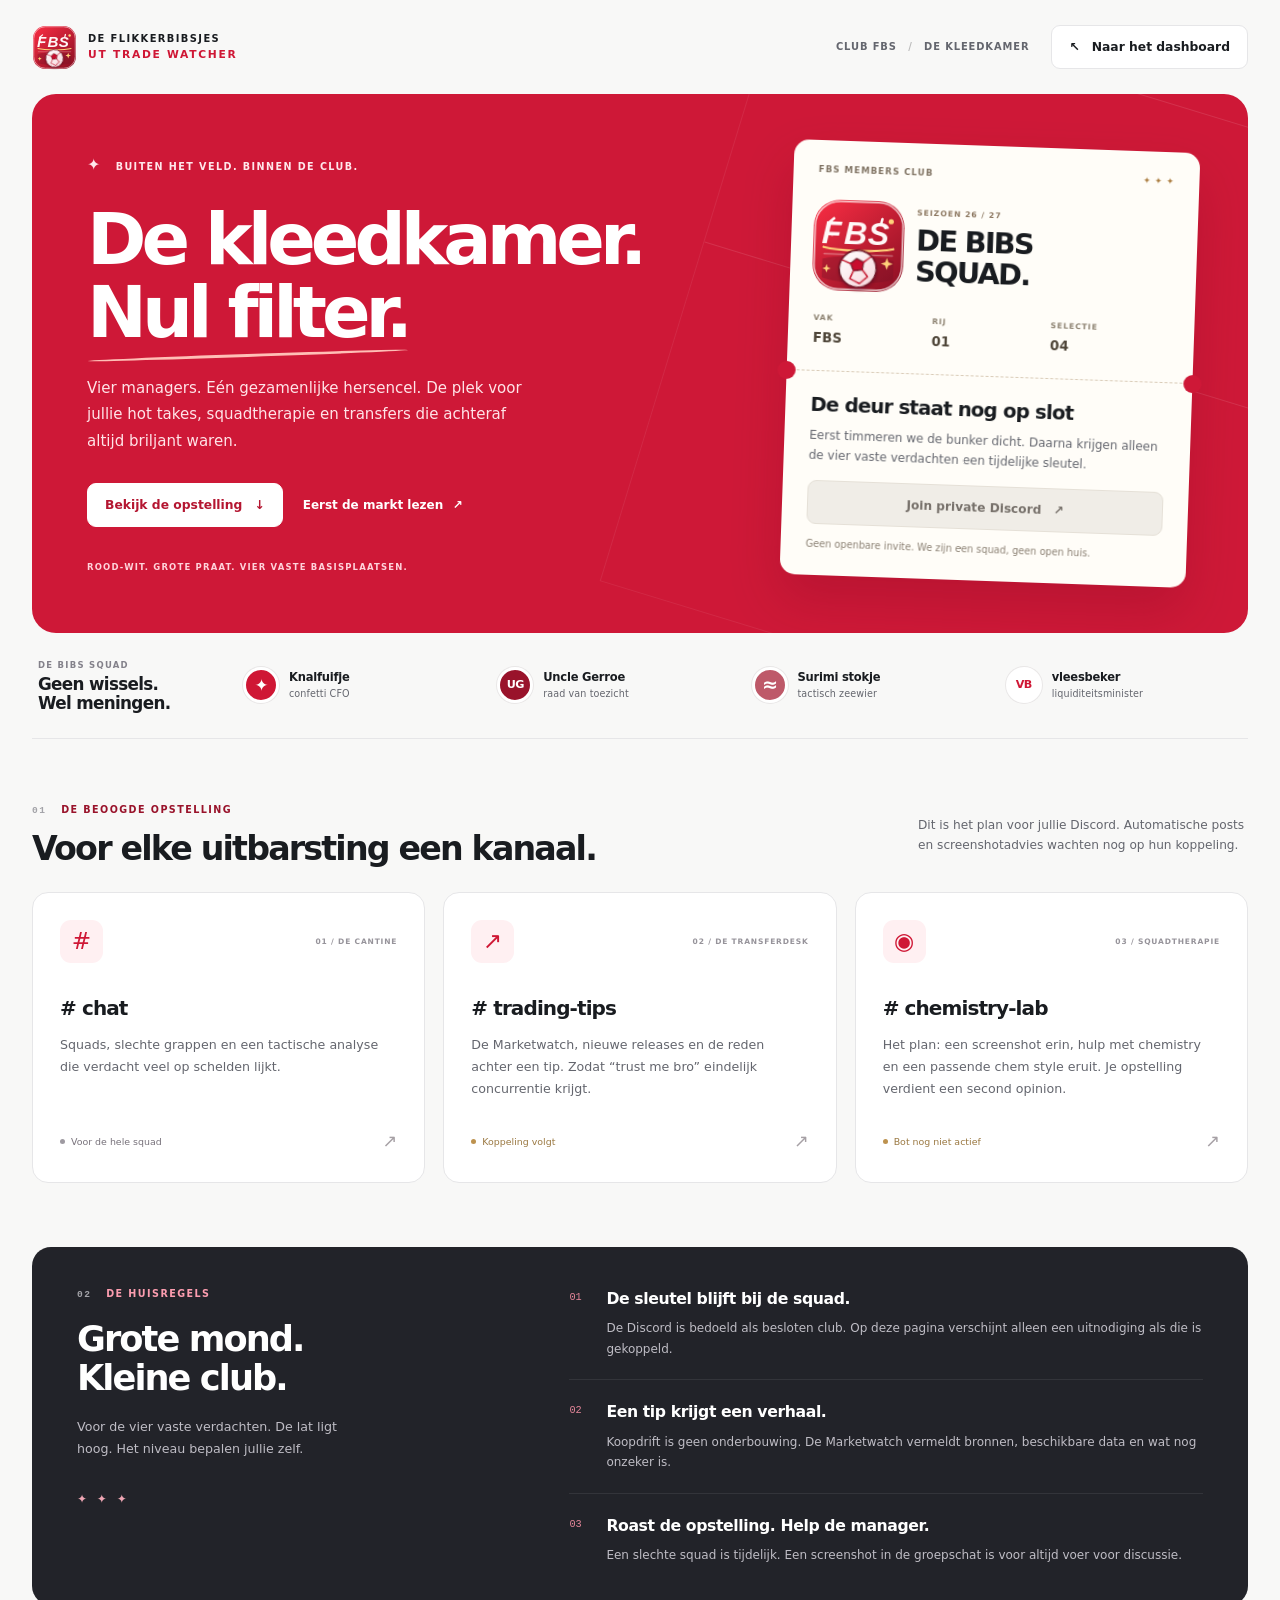
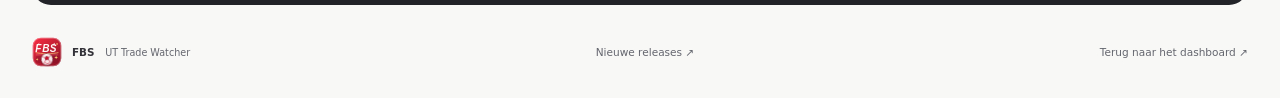
==== commit d3a372a8: "Redesign FBS clubhouse with animated official player cards [skip ci]" ====
--- a/discord.html
+++ b/discord.html
@@ -4,12 +4,15 @@
     <meta charset="utf-8">
     <meta name="viewport" content="width=device-width, initial-scale=1">
     <meta name="description" content="De private Discord-hub van de flikkerbibsjes UT Trade watcher.">
-    <meta name="theme-color" content="#8f101b">
-    <title>Discord · de flikkerbibsjes UT Trade watcher</title>
+    <meta name="theme-color" content="#cf1735">
+    <title>De kleedkamer · FBS UT Trade Watcher</title>
     <link rel="icon" href="favicon.svg" type="image/svg+xml">
     <link rel="stylesheet" href="styles.css">
+    <link rel="stylesheet" href="dashboard.css">
+    <link rel="stylesheet" href="discord-page.css">
   </head>
-  <body>
+  <body data-page="discord">
+    <a class="skip-link" href="#discord-title">Direct naar de kleedkamer</a>
     <main class="shell">
       <header class="topbar">
         <a class="brand" href="./" aria-label="de flikkerbibsjes UT Trade watcher startpagina">
@@ -17,36 +20,40 @@
           <span class="brand-copy"><span>DE FLIKKERBIBSJES</span><strong>UT TRADE WATCHER</strong></span>
         </a>
         <div class="topbar-actions">
-          <a class="button button-secondary" href="./">Terug naar dashboard</a>
-          <a class="button button-discord" href="./#release-radar">Nieuws</a>
+          <span class="club-edition">CLUB FBS <span aria-hidden="true">/</span> DE KLEEDKAMER</span>
+          <a class="button button-secondary" href="./"><span aria-hidden="true">↖</span> Naar het dashboard</a>
         </div>
       </header>
 
       <section class="discord-hero" aria-labelledby="discord-title">
+        <div class="locker-pitch" aria-hidden="true"><span></span></div>
         <div class="discord-hero-copy">
-          <div class="discord-hero-title">
-            <img class="discord-hero-logo" src="logo.svg" width="112" height="112" alt="Speels FBS-monogram met voetbal">
-            <div>
-              <p class="kicker">ALLEEN VOOR DE VIER VERDACHTEN</p>
-              <h1 id="discord-title">De chaos krijgt<br>een <em>kanaal.</em></h1>
-            </div>
+          <p class="kicker"><span aria-hidden="true">✦</span> BUITEN HET VELD. BINNEN DE CLUB.</p>
+          <h1 id="discord-title">De kleedkamer.<br><em>Nul filter.</em></h1>
+          <p class="discord-copy">Vier managers. Eén gezamenlijke hersencel. De plek voor jullie hot takes, squadtherapie en transfers die achteraf altijd briljant waren.</p>
+          <div class="locker-actions">
+            <a class="button locker-primary" href="#channels">Bekijk de opstelling <span aria-hidden="true">↓</span></a>
+            <a class="locker-text-link" href="./#marketwatch">Eerst de markt lezen <span aria-hidden="true">↗</span></a>
           </div>
-          <p class="discord-copy">Eén kleine, invite-only Discord waar hot takes, squadtherapie en dagelijkse marktsignalen netjes worden gecentraliseerd.</p>
-          <a class="button button-discord" href="#channels">Toon de bezemkast</a>
+          <p class="locker-footnote">ROOD-WIT. GROTE PRAAT. VIER VASTE BASISPLAATSEN.</p>
         </div>
         <aside class="join-panel" aria-live="polite">
-          <p class="panel-label">PRIVATE DISCORD</p>
-          <strong id="join-title">De deur staat nog op slot</strong>
-          <p id="join-detail">De digitale deur gaat eerst op slot. Daarna krijgen alleen jullie vier een sleutel.</p>
-          <a id="join-discord" class="button button-discord" href="#" target="_blank" rel="noopener" aria-disabled="true">Join private Discord</a>
-          <span id="join-status" class="join-status">Geen publieke invite geplaatst.</span>
+          <div class="membership-top"><p class="panel-label">FBS MEMBERS CLUB</p><span aria-hidden="true">✦ ✦ ✦</span></div>
+          <div class="membership-identity"><img class="discord-hero-logo" src="logo.svg" width="112" height="112" alt="Speels FBS-monogram met voetbal"><div><span>SEIZOEN 26 / 27</span><b>DE BIBS<br>SQUAD.</b></div></div>
+          <div class="membership-seat"><span>VAK <b>FBS</b></span><span>RIJ <b>01</b></span><span>SELECTIE <b>04</b></span></div>
+          <div class="membership-invite">
+            <strong id="join-title">De deur staat nog op slot</strong>
+            <p id="join-detail">De uitnodiging wordt hier beschikbaar zodra deze is gekoppeld.</p>
+            <a id="join-discord" class="button button-discord" target="_blank" rel="noopener" aria-disabled="true">Join private Discord <span aria-hidden="true">↗</span></a>
+            <span id="join-status" class="join-status">Geen publieke invite geplaatst.</span>
+          </div>
         </aside>
       </section>
 
       <section class="crew-section" aria-labelledby="discord-crew-title">
         <div class="crew-heading">
           <p class="kicker">DE BIBS SQUAD</p>
-          <h2 id="discord-crew-title">4 in de basis. 0 minuten stilte.</h2>
+          <h2 id="discord-crew-title">Geen wissels.<br>Wel meningen.</h2>
         </div>
         <ul class="crew-list" role="list">
           <li class="crew-member"><span class="crew-avatar crew-avatar--spark" aria-hidden="true">✦</span><span><strong>Knalfuifje</strong><small>confetti CFO</small></span></li>
@@ -59,65 +66,51 @@
       <section id="channels" class="section" aria-labelledby="channels-title">
         <div class="section-head">
           <div>
-            <p class="kicker">DRIE RUIMTES</p>
-            <h2 id="channels-title">Drie kamers, nul rust.</h2>
+            <p class="kicker"><span class="section-number">01</span> DE BEOOGDE OPSTELLING</p>
+            <h2 id="channels-title">Voor elke uitbarsting een kanaal.</h2>
           </div>
-          <p>Geen 84 berichten “wie kopen?” in je DMs: alles krijgt z’n eigen hoekje.</p>
+          <p>Dit is het plan voor jullie Discord. Automatische posts en screenshotadvies wachten nog op hun koppeling.</p>
         </div>
         <div class="channel-grid">
           <article class="channel-card">
-            <div class="channel-icon" aria-hidden="true">#</div>
-            <h2># chat</h2>
-            <p>Hot takes, squads en meningen waar niemand om vroeg.</p>
-            <span class="chip">Iedereen mag typen</span>
+            <div class="channel-card-top"><div class="channel-icon" aria-hidden="true">#</div><span>01 / DE CANTINE</span></div>
+            <h3># chat</h3>
+            <p>Squads, slechte grappen en een tactische analyse die verdacht veel op schelden lijkt.</p>
+            <div class="channel-card-bottom"><span class="channel-status">Voor de hele squad</span><span aria-hidden="true">↗</span></div>
           </article>
           <article class="channel-card">
-            <div class="channel-icon" aria-hidden="true">↗</div>
-            <h2># trading-tips</h2>
-            <p>Dagelijkse marktspionage. Alleen de bot praat hier, dus de tip verdrinkt niet in “W?”</p>
-            <span class="chip">Bot heeft de megafoon</span>
+            <div class="channel-card-top"><div class="channel-icon" aria-hidden="true">↗</div><span>02 / DE TRANSFERDESK</span></div>
+            <h3># trading-tips</h3>
+            <p>De Marketwatch, nieuwe releases en de reden achter een tip. Zodat “trust me bro” eindelijk concurrentie krijgt.</p>
+            <div class="channel-card-bottom"><span class="channel-status channel-status--pending">Koppeling volgt</span><span aria-hidden="true">↗</span></div>
           </article>
           <article class="channel-card">
-            <div class="channel-icon" aria-hidden="true">◉</div>
-            <h2># chemistry-lab</h2>
-            <p>Drop <strong>/chem</strong> met een screenshot en laat een lokale bot je squad roast-proof maken.</p>
-            <span class="chip">Chemistry-ehbo</span>
+            <div class="channel-card-top"><div class="channel-icon" aria-hidden="true">◉</div><span>03 / SQUADTHERAPIE</span></div>
+            <h3># chemistry-lab</h3>
+            <p>Het plan: een screenshot erin, hulp met chemistry en een passende chem style eruit. Je opstelling verdient een second opinion.</p>
+            <div class="channel-card-bottom"><span class="channel-status channel-status--pending">Bot nog niet actief</span><span aria-hidden="true">↗</span></div>
           </article>
         </div>
       </section>
 
-      <section class="section" aria-labelledby="privacy-title">
-        <div class="section-head">
-          <div>
-            <p class="kicker">PRIVACY &amp; BETROUWBAARHEID</p>
-            <h2 id="privacy-title">Klein, afgeschermd, net iets te overtuigd.</h2>
-          </div>
-          <p>Geen tokens, webhooks of screenshots in de etalage. We zijn gek, niet roekeloos.</p>
+      <section class="locker-house-rules section" aria-labelledby="privacy-title">
+        <div class="locker-rule-intro">
+          <p class="kicker"><span class="section-number">02</span> DE HUISREGELS</p>
+          <h2 id="privacy-title">Grote mond.<br>Kleine club.</h2>
+          <p>Voor de vier vaste verdachten. De lat ligt hoog. Het niveau bepalen jullie zelf.</p>
+          <span class="locker-rule-stars" aria-hidden="true">✦ ✦ ✦</span>
         </div>
-        <div class="privacy-grid">
-          <article class="privacy-card">
-            <h2>Zo blijft de club dicht</h2>
-            <ul>
-              <li>Alleen een tijdelijke sleutel voor jullie vier.</li>
-              <li>Na het joinen gaat die sleutel weer de shredder in.</li>
-              <li>Trading-tips zijn leesbaar, maar niet overschreeuwbaar.</li>
-              <li>De chem-bot onthoudt je screenshots niet. Gelukkig maar.</li>
-            </ul>
-          </article>
-          <article class="privacy-card">
-            <h2>Hoe de robot z’n mond houdt</h2>
-            <ol class="discord-steps">
-              <li>Een veilige Discord-webhook dumpt de dagelijkse marktdigest in <strong>#trading-tips</strong>.</li>
-              <li>De digest gebruikt alleen toegestane feeds; geen kelder-API’s of browsertrucs.</li>
-              <li>Een optionele bot op een eigen computer verwerkt <strong>/chem</strong>-screenshots lokaal via Ollama.</li>
-            </ol>
-          </article>
-        </div>
+        <ol class="locker-rules">
+          <li><span aria-hidden="true">01</span><div><h3>De sleutel blijft bij de squad.</h3><p>De Discord is bedoeld als besloten club. Op deze pagina verschijnt alleen een uitnodiging als die is gekoppeld.</p></div></li>
+          <li><span aria-hidden="true">02</span><div><h3>Een tip krijgt een verhaal.</h3><p>Koopdrift is geen onderbouwing. De Marketwatch vermeldt bronnen, beschikbare data en wat nog onzeker is.</p></div></li>
+          <li><span aria-hidden="true">03</span><div><h3>Roast de opstelling. Help de manager.</h3><p>Een slechte squad is tijdelijk. Een screenshot in de groepschat is voor altijd voer voor discussie.</p></div></li>
+        </ol>
       </section>
 
       <footer>
-        <p>de flikkerbibsjes UT Trade watcher · Discord is invite-only, net als jullie betere takes.</p>
-        <p>Geen scraping · Geen verborgen endpoints · Geen garantie dat je coins zich gedragen</p>
+        <a class="locker-footer-brand" href="./"><img src="logo.svg" width="30" height="30" alt=""><span>FBS <small>UT Trade Watcher</small></span></a>
+        <a class="locker-back-link" href="./#release-radar">Nieuwe releases <span aria-hidden="true">↗</span></a>
+        <a class="locker-back-link" href="./">Terug naar het dashboard <span aria-hidden="true">↗</span></a>
       </footer>
     </main>
     <script src="discord.js" defer></script>
--- a/styles.css
+++ b/styles.css
@@ -109,6 +109,7 @@
 .watch { border-left: 5px solid var(--cyan); box-shadow: 0 18px 44px rgba(102,18,34,.08); transition: transform .18s ease; }
 .watch p { margin: 11px 0 14px; color: var(--muted); }
 .watch .confidence { margin-bottom: 1px; }
+.marketwatch-section { scroll-margin-top: 24px; }.marketwatch-card { min-height: 260px; }.marketwatch-article { position: relative; overflow: hidden; padding: 26px; border: 1px solid #d6919d; border-left: 8px solid var(--lime); border-radius: var(--radius); background: radial-gradient(circle at 91% 11%, rgba(255,255,255,.92), transparent 25%), linear-gradient(135deg, #fff, #fff0f2); box-shadow: 0 20px 54px rgba(102,18,34,.1); }.marketwatch-article::after { position: absolute; right: -62px; bottom: -74px; width: 210px; height: 210px; border: 1px solid rgba(200,16,46,.18); border-radius: 49% 51% 45% 55%; content: ""; transform: rotate(21deg); }.marketwatch-article > * { position: relative; z-index: 1; }.marketwatch-article__head { display: flex; align-items: flex-start; justify-content: space-between; gap: 18px; }.marketwatch-article__head h3 { max-width: 650px; margin-bottom: 7px; font-size: clamp(1.35rem, 2.5vw, 1.9rem); letter-spacing: -.055em; }.marketwatch-status, .sbc-card__status { flex: 0 0 auto; padding: 5px 8px; border: 1px solid #d69ca6; border-radius: 999px; color: var(--cyan); background: rgba(255,255,255,.86); font-size: .62rem; font-weight: 850; letter-spacing: .08em; }.marketwatch-article__summary { max-width: 720px; margin: 0; color: #553940; font-size: .95rem; line-height: 1.48; }.marketwatch-article__prose { display: grid; grid-template-columns: repeat(2, minmax(0, 1fr)); gap: 18px; max-width: 870px; margin-top: 21px; }.marketwatch-article__prose p { margin: 0; color: var(--muted); font-size: .84rem; line-height: 1.52; }.marketwatch-article__label, .sbc-card__label { margin: 22px 0 8px; color: var(--cyan); font-size: .65rem; font-weight: 850; letter-spacing: .1em; }.marketwatch-article__signals, .sbc-card__reasons { display: grid; grid-template-columns: repeat(3, minmax(0, 1fr)); gap: 8px; max-width: 960px; margin: 0; padding: 0; list-style: none; }.marketwatch-article__signals li, .sbc-card__reasons li { min-height: 58px; padding: 10px; border: 1px solid #eccbd0; border-radius: 10px; color: #5c4046; background: rgba(255,255,255,.74); font-size: .73rem; line-height: 1.34; }.marketwatch-article__signals li::before, .sbc-card__reasons li::before { margin-right: 6px; color: var(--lime); content: "✦"; }.marketwatch-article__sources { display: flex; flex-wrap: wrap; gap: 9px; margin-top: 16px; }.marketwatch-source { padding: 5px 8px; border: 1px solid #dfb0b8; border-radius: 999px; color: var(--cyan); background: rgba(255,255,255,.75); font-size: .68rem; overflow-wrap: anywhere; }.marketwatch-article__updated { margin: 18px 0 0; color: #7f666c; font-size: .69rem; }
 .card { position: relative; overflow: hidden; }
 .card.recommended::before { position: absolute; top: 0; right: 0; width: 62px; height: 3px; background: var(--lime); content: ""; }
 .card.sell::before { background: var(--rose); }
@@ -147,6 +148,7 @@
 .football-card__identity { position: relative; min-height: 143px; padding: 31px 0 10px; text-align: center; }.football-card__monogram { position: absolute; top: -10px; left: 50%; z-index: -1; color: rgba(200,16,46,.15); color: color-mix(in srgb, var(--card-accent) 16%, transparent); font-size: 8.5rem; font-weight: 950; letter-spacing: -.18em; line-height: .9; transform: translateX(-51%); }.football-card__eyebrow { margin: 0 0 6px; color: var(--card-accent); font-size: .66rem; font-weight: 850; letter-spacing: .13em; }.football-card__identity h3 { margin-bottom: 6px; font-size: clamp(1.5rem, 3vw, 2.08rem); letter-spacing: -.07em; }.football-card__role { margin: 0; color: #5e454c; font-size: .8rem; }
 .football-card__stats { display: grid; grid-template-columns: repeat(5, 1fr); gap: 7px; margin: 11px 0 17px; }.football-card__stat { position: relative; min-height: 57px; overflow: hidden; padding: 8px 6px; border: 1px solid #e6bdc5; border-radius: 9px; background: rgba(255,255,255,.82); text-align: center; }.football-card__stat::after { position: absolute; right: 0; bottom: 0; left: 0; height: calc(var(--stat) * 1%); opacity: .25; background: linear-gradient(0deg, var(--card-accent), transparent); content: ""; }.football-card__stat dt, .football-card__stat dd { position: relative; z-index: 1; margin: 0; }.football-card__stat dt { color: #765b62; font-size: .58rem; font-weight: 850; letter-spacing: .08em; }.football-card__stat dd { margin-top: 5px; color: var(--ink); font-size: .98rem; font-weight: 850; }
 .football-card__index { display: flex; align-items: end; justify-content: space-between; padding: 11px 13px; border: 1px solid rgba(200,16,46,.36); border-color: color-mix(in srgb, var(--card-accent) 36%, transparent); border-radius: 11px; background: rgba(255,255,255,.84); }.football-card__index span { color: #765b62; font-size: .62rem; font-weight: 800; letter-spacing: .095em; }.football-card__index strong { color: var(--card-accent); font-size: 1.18rem; letter-spacing: -.05em; line-height: 1; }
+.football-card__playstyles { margin-top: 16px; }.football-card__playstyles .football-card__note-title { margin-bottom: 7px; }.football-card__playstyle-list { display: flex; flex-wrap: wrap; gap: 6px; }.playstyle-chip { display: inline-flex; align-items: center; min-height: 25px; padding: 4px 8px; border: 1px solid #d9a5ae; border-radius: 999px; background: rgba(255,255,255,.76); color: #5c353d; font-size: .68rem; font-weight: 800; line-height: 1; }.playstyle-chip::before { margin-right: 5px; color: var(--card-accent); content: "✦"; }.playstyle-chip--plus { border-color: color-mix(in srgb, var(--card-accent) 62%, #d9a5ae); background: color-mix(in srgb, var(--card-accent) 13%, #fff); color: #422128; }.playstyle-chip--plus::before { content: "★"; }
 .football-card__notes { margin-top: 17px; }.football-card__note-title { margin: 0 0 6px; color: #422128; font-size: .65rem; font-weight: 800; letter-spacing: .09em; text-transform: uppercase; }.football-card__note-title--risk { margin-top: 13px; color: var(--rose); }.football-card__list { display: grid; gap: 5px; margin: 0; padding: 0; list-style: none; }.football-card__list li { padding-left: 13px; color: #4f343a; font-size: .74rem; line-height: 1.36; position: relative; }.football-card__list li::before { position: absolute; left: 0; color: var(--card-accent); content: "•"; }.football-card__list--risk li::before { color: var(--rose); }.football-card__meta-note { margin: 17px 0 0; color: #6d565d; font-size: .69rem; font-style: italic; }.meta-source { display: block; margin-top: 13px; padding-top: 11px; border-top: 1px solid #eccbd0; color: var(--cyan); font-size: .68rem; overflow-wrap: anywhere; }
 .meta-method { display: grid; gap: 5px; margin-top: 20px; padding: 18px 20px; border: 1px solid #d99da7; border-radius: 14px; background: #fff0f2; }.meta-method p { margin: 0; color: #54353c; font-size: .8rem; }.meta-method-note { color: #765b62 !important; font-size: .72rem !important; }.meta-method-updated { color: var(--cyan) !important; font-size: .72rem !important; }
 .warnings { margin-top: 72px; padding: 22px; border: 1px solid rgba(255,201,107,.48); border-radius: var(--radius); background: rgba(83,61,22,.26); }
@@ -198,11 +200,12 @@
 .release-price small { color: #7f666c; font-size: .65rem; line-height: 1.35; }
 .release-price--live { border-style: solid; border-color: color-mix(in srgb, var(--release-accent) 38%, #e7c1c8); background: rgba(255,255,255,.86); }
 .release-price--live strong { color: var(--release-accent); font-size: 1.18rem; }
+.sbc-week-section { scroll-margin-top: 24px; }.sbc-week-card { min-height: 190px; }.sbc-card { position: relative; overflow: hidden; padding: 24px; border: 1px solid #d7ac69; border-left: 8px solid #aa7615; border-radius: var(--radius); background: radial-gradient(circle at 91% 9%, rgba(255,255,255,.88), transparent 27%), linear-gradient(135deg, #fffdf5, #fff3cf); box-shadow: 0 19px 49px rgba(115,80,13,.12); }.sbc-card--confirmed { border-left-color: var(--lime); background: radial-gradient(circle at 91% 9%, rgba(255,255,255,.88), transparent 27%), linear-gradient(135deg, #fff, #fff0f2); }.sbc-card::after { position: absolute; right: -54px; bottom: -67px; width: 196px; height: 196px; border: 1px solid rgba(170,118,21,.22); border-radius: 47% 53% 55% 45%; content: ""; transform: rotate(-15deg); }.sbc-card > * { position: relative; z-index: 1; }.sbc-card__head { display: flex; align-items: flex-start; justify-content: space-between; gap: 18px; }.sbc-card__head h3 { max-width: 680px; margin-bottom: 7px; font-size: clamp(1.35rem, 2.5vw, 1.9rem); letter-spacing: -.055em; }.sbc-card__summary { max-width: 770px; margin: 0; color: #5a4630; font-size: .9rem; line-height: 1.48; }.sbc-card__risk { margin: 17px 0 0; color: #70490b; font-size: .77rem; font-style: italic; }.sbc-card .release-source { max-width: max-content; margin-top: 15px; padding: 6px 9px; border: 1px solid #dfc78c; border-radius: 999px; background: rgba(255,255,255,.64); }
 .dutch-gold-grid { grid-template-columns: repeat(2, minmax(0, 1fr)); }
 .dutch-gold-grid .release-card { grid-column: auto; }
 
 @media (max-width: 850px) { .hero, .discord-hero { grid-template-columns: 1fr; }.signal-panel { max-width: 430px; }.crew-section { grid-template-columns: 1fr; margin-top: -12px; }.pick-grid, .cards-grid { grid-template-columns: repeat(2, minmax(0, 1fr)); }.football-card-grid { grid-template-columns: repeat(2, minmax(0, 1fr)); }.channel-grid { grid-template-columns: 1fr; }.privacy-grid, .how-it-works { grid-template-columns: 1fr; gap: 25px; } }
-@media (max-width: 620px) { .shell { width: min(100% - 24px, 1160px); }.topbar { padding: 17px 0; }.badge { display: none; }.hero, .discord-hero { padding: 52px 0 50px; }.discord-hero-title { align-items: center; }.discord-hero-logo { width: 74px; height: 74px; }.crew-section { margin-bottom: 55px; }.crew-list { grid-template-columns: repeat(2, minmax(0, 1fr)); }.metrics { grid-template-columns: repeat(2, 1fr); margin-bottom: 55px; }.metric { min-height: 92px; padding: 16px; }.section { margin-top: 55px; }.section-head { align-items: flex-start; flex-direction: column; gap: 13px; }.section-head > p { text-align: left; }.pick-grid, .watch-grid, .cards-grid { grid-template-columns: 1fr; }.football-card-grid { grid-auto-columns: minmax(282px, 84vw); grid-auto-flow: column; grid-template-columns: none; overflow-x: auto; padding: 2px 3px 14px; scroll-snap-type: x mandatory; }.football-card { min-height: 510px; scroll-snap-align: start; }.how-it-works { margin-top: 64px; }.topbar-actions { gap: 7px; }.topbar-actions .button-discord { font-size: .77rem; } footer { align-items: flex-start; flex-direction: column; gap: 8px; } }
+@media (max-width: 620px) { .shell { width: min(100% - 24px, 1160px); }.topbar { padding: 17px 0; }.badge { display: none; }.hero, .discord-hero { padding: 52px 0 50px; }.discord-hero-title { align-items: center; }.discord-hero-logo { width: 74px; height: 74px; }.crew-section { margin-bottom: 55px; }.crew-list { grid-template-columns: repeat(2, minmax(0, 1fr)); }.metrics { grid-template-columns: repeat(2, 1fr); margin-bottom: 55px; }.metric { min-height: 92px; padding: 16px; }.section { margin-top: 55px; }.section-head { align-items: flex-start; flex-direction: column; gap: 13px; }.section-head > p { text-align: left; }.pick-grid, .watch-grid, .cards-grid { grid-template-columns: 1fr; }.marketwatch-article__head, .sbc-card__head { align-items: flex-start; flex-direction: column; }.marketwatch-article__prose, .marketwatch-article__signals, .sbc-card__reasons { grid-template-columns: 1fr; }.football-card-grid { grid-auto-columns: minmax(282px, 84vw); grid-auto-flow: column; grid-template-columns: none; overflow-x: auto; padding: 2px 3px 14px; scroll-snap-type: x mandatory; }.football-card { min-height: 510px; scroll-snap-align: start; }.how-it-works { margin-top: 64px; }.topbar-actions { gap: 7px; }.topbar-actions .button-discord { font-size: .77rem; } footer { align-items: flex-start; flex-direction: column; gap: 8px; } }
 @media (max-width: 620px) { .release-status { align-items: flex-start; flex-direction: column; gap: 11px; }.release-status .updated-at { text-align: left; } }
 @media (max-width: 850px) { .news-hero { grid-template-columns: 1fr; }.release-brief { max-width: 430px; }.release-card-grid, .dutch-gold-grid { grid-template-columns: repeat(2, minmax(0, 1fr)); }.release-rules { grid-template-columns: 1fr; gap: 25px; } }
 @media (max-width: 620px) { .news-hero { padding: 52px 0 42px; }.release-calendar { margin-bottom: 55px; padding: 18px; }.release-schedule, .release-card-grid, .dutch-gold-grid { grid-template-columns: 1fr; }.dutch-gold-grid .release-card { grid-column: span 1; }.schedule-card { grid-template-columns: 42px minmax(0, 1fr); }.schedule-kind { display: none; }.release-lane { padding: 17px; }.release-lane__head { align-items: flex-start; flex-direction: column; gap: 9px; }.release-state { align-self: flex-start; }.release-rules { margin-top: 62px; }.release-card__content h3 { font-size: 1.48rem; } }
--- a/dashboard.css
+++ b/dashboard.css
@@ -0,0 +1,315 @@
+/* FBS club edition: local assets, no font service or animation dependency. */
+body[data-page="dashboard"] {
+  --ink: #191c20;
+  --muted: #64666e;
+  --canvas: #f8f8f7;
+  --line: #e6e6e8;
+  --lime: #cf1735;
+  --cyan: #99132b;
+  --radius: 18px;
+  background: var(--canvas);
+  -webkit-font-smoothing: antialiased;
+}
+[hidden] { display: none !important; }
+body[data-page="dashboard"] .shell { width: min(1240px, calc(100% - 64px)); }
+body[data-page="dashboard"] .topbar { min-height: 94px; padding: 21px 0; }
+body[data-page="dashboard"] .brand-logo { width: 45px; height: 45px; filter: none; }
+body[data-page="dashboard"] .brand-copy { font-size: .62rem; letter-spacing: .14em; gap: 6px; }
+body[data-page="dashboard"] .brand strong { font-size: .67rem; letter-spacing: .16em; }
+body[data-page="dashboard"] .topbar-actions { gap: 18px; }
+.club-edition { font-size: .62rem; letter-spacing: .09em; font-weight: 750; color: var(--muted); }
+.club-edition span { padding: 0 7px; color: #bbb; }
+body[data-page="dashboard"] .button { gap: 12px; border-radius: 9px; min-height: 44px; padding: 10px 17px; font-size: .77rem; transition: transform .2s, background .2s, box-shadow .2s; }
+body[data-page="dashboard"] .button:hover { transform: translateY(-2px); box-shadow: 0 5px 14px #231b2012; }
+body[data-page="dashboard"] .button:active { transform: translateY(0); }
+body[data-page="dashboard"] .button-discord { background: var(--ink); border-color: var(--ink); }
+body[data-page="dashboard"] .badge { min-height: 27px; font-size: .6rem; border-color: var(--line); background: #fff; }
+body[data-page="dashboard"] .badge.demo { color: #846022; border-color: #e8dcbf; background: #fffcf3; }
+.skip-link { position: fixed; z-index: 30; top: 10px; left: 20px; padding: 12px 20px; transform: translateY(-150%); background: #fff; color: #111; border: 2px solid var(--lime); border-radius: 8px; }
+.skip-link:focus { transform: translateY(0); }
+body[data-page="dashboard"] :focus-visible { outline: 3px solid #1772bd; outline-offset: 4px; }
+
+/* A football card pack, built from the existing club crest. */
+body[data-page="dashboard"] .hero { position: relative; isolation: isolate; overflow: hidden; grid-template-columns: 1.12fr .88fr; align-items: center; gap: 10px; min-height: 493px; padding: 54px 54px 45px; border-radius: 24px; background: #ce1837; color: #fff; }
+body[data-page="dashboard"] .hero::before { content: ""; position: absolute; inset: 0; z-index: -1; background: linear-gradient(110deg, transparent 50%, #87091f70), repeating-linear-gradient(110deg, transparent 0 180px, #ffffff03 181px 260px); }
+.hero-copy { position: relative; z-index: 2; }
+body[data-page="dashboard"] .hero .kicker { color: #ffebee; font-size: .62rem; letter-spacing: .17em; margin: 0 0 24px; }
+.hero-kicker span { display: inline-block; font-size: 1rem; margin-right: 9px; }
+body[data-page="dashboard"] .hero h1 { max-width: 700px; margin: 0 0 23px; font-size: clamp(3.1rem, 5.2vw, 4.75rem); font-weight: 850; line-height: 1.015; letter-spacing: -.07em; }
+body[data-page="dashboard"] .hero h1 em { color: #fff; font-family: inherit; font-style: normal; font-weight: 850; position: relative; }
+body[data-page="dashboard"] .hero h1 em::after { content: ""; display: block; position: absolute; height: 3px; border-radius: 100%; background: #ffbfb6; bottom: -8px; left: 3px; right: 0; transform: rotate(-2deg); }
+body[data-page="dashboard"] .hero-text { max-width: 440px; margin-bottom: 29px; color: #ffe4e8; font-size: .93rem; line-height: 1.7; }
+body[data-page="dashboard"] .hero-primary { color: #b41631; background: #fff; border-color: #fff; min-height: 47px; }
+.hero-link { font-size: .76rem; font-weight: 650; color: #fff; text-decoration: none; padding: 12px 0; }
+.hero-link:hover { text-decoration: underline; text-underline-offset: 5px; }
+.hero-link span { margin-left: 5px; }
+.hero-footnote { margin: 28px 0 0; color: #ffd3db; font-size: .5rem; font-weight: 650; letter-spacing: .18em; }
+.hero-art { position: relative; height: 388px; perspective: 1000px; }
+.pitch-lines { position: absolute; inset: -105px -15px -75px 65px; border: 1px solid #ffffff14; transform: rotate(17deg); }
+.pitch-lines::before { content: ""; position: absolute; width: 205px; height: 205px; border: 1px solid #ffffff1c; border-radius: 50%; top: 50%; left: 50%; transform: translate(-50%, -50%); }
+.pitch-lines::after { content: ""; position: absolute; top: 50%; width: 100%; border-top: 1px solid #ffffff1c; }
+.pitch-lines i, .pitch-lines b { position: absolute; width: 160px; height: 80px; left: 50%; transform: translateX(-50%); border: 1px solid #ffffff1c; }
+.pitch-lines i { top: 0; }.pitch-lines b { bottom: 0; }
+.hero-coordinate { position: absolute; top: -15px; right: -10px; color: #ffffff83; font: 9px ui-monospace, monospace; letter-spacing: .12em; }
+.card-deck { position: absolute; inset: 12px 0 30px; animation: deck-enter .9s cubic-bezier(.2,.8,.2,1) both, club-float 7s 1s ease-in-out infinite; }
+.collectible { position: absolute; top: 22px; left: calc(50% - 110px); width: 222px; height: 310px; border-radius: 24px 24px 45px 45px; border: 1px solid #ffffff80; box-shadow: 0 24px 38px #50041350; overflow: hidden; }
+.collectible-back { color: #a01831; background: #f9f5ef; transform: rotate(-20deg) translate(-52px, -2px); padding: 24px; }
+.collectible-back span { font-size: .7rem; font-weight: 800; letter-spacing: .15em; }.collectible-back b { display: block; margin-top: 50px; font-size: 100px; letter-spacing: -.1em; color: #e3ccd0; }
+.collectible-middle { color: #ffe3a4; background: repeating-linear-gradient(45deg, #dcb56c 0 2px, #f4d798 2px 16px); transform: rotate(17deg) translate(48px, 0); padding: 25px; }
+.collectible-middle span { font-size: .5rem; font-weight: 800; color: #655123; }.collectible-middle b { display: block; margin-top: 65px; font-size: 120px; line-height: 1; color: #ffffff60; }
+.collectible-front { display: flex; align-items: center; flex-direction: column; padding: 18px; background: linear-gradient(140deg, #fff 0%, #fbf9f4 65%, #e8e3d7 100%); color: #93142b; transform: rotate(-3deg); }
+.collectible-front::before { content: ""; position: absolute; inset: 7px; border: 1px solid #d1c4ab; border-radius: 18px 18px 38px 38px; pointer-events: none; }
+.collectible-front::after { content: ""; position: absolute; inset: -70% -100%; background: linear-gradient(110deg, transparent 45%, #fff9 50%, transparent 55%); transform: translateX(-60%); animation: club-shine 8s 2s ease-in-out infinite; pointer-events: none; }
+.collectible-top { display: flex; justify-content: space-between; align-items: center; width: 100%; font-size: .65rem; letter-spacing: .08em; }
+.collectible-top > span:first-child { font-size: 28px; font-weight: 850; line-height: 1; letter-spacing: -.05em; }.collectible-top small { display: block; font-size: 6px; margin-top: 4px; letter-spacing: .09em; }
+.collectible-front img { width: 126px; height: 126px; margin: 6px 0 9px; filter: drop-shadow(0 9px 8px #8b172024); }
+.collectible-front > strong { font-size: 17px; letter-spacing: -.055em; }.collectible-sub { margin-top: 5px; font-size: 6px; letter-spacing: .1em; font-weight: 750; }
+.collectible-bottom { width: 100%; display: flex; justify-content: space-around; border-top: 1px solid #d6cbbb; padding-top: 11px; margin-top: 15px; font-size: 7px; letter-spacing: .12em; font-weight: 750; }
+.floating-ticket { position: absolute; z-index: 3; display: flex; align-items: center; gap: 11px; left: -9px; bottom: 3px; width: 249px; padding: 14px; border: 1px solid #ffffffb0; border-radius: 12px; background: #fff; color: var(--ink); transform: rotate(-5deg); box-shadow: 0 15px 40px #56091926; animation: ticket-enter 1s .2s both; }
+.ticket-icon { display: grid; place-items: center; width: 33px; height: 33px; background: #fff0f1; color: var(--lime); border-radius: 9px; font-size: 23px; }.floating-ticket small { display: block; color: var(--muted); font-size: 6px; letter-spacing: .1em; }.floating-ticket strong { font-size: 13px; letter-spacing: -.02em; }.floating-ticket > span:last-child { margin-left: auto; color: #af8841; }
+.hero-art-caption { position: absolute; bottom: -26px; right: -10px; color: #ffd1d6; font-size: 7px; letter-spacing: .14em; }
+
+body[data-page="dashboard"] .crew-section { grid-template-columns: 185px 1fr; gap: 20px; margin: 0; padding: 23px 6px; border: 0; border-bottom: 1px solid var(--line); border-radius: 0; box-shadow: none; background: transparent; }
+body[data-page="dashboard"] .crew-heading h2 { font-size: 1.04rem; letter-spacing: -.04em; }
+body[data-page="dashboard"] .crew-heading .kicker { font-size: .53rem; color: #83818a; letter-spacing: .13em; }
+body[data-page="dashboard"] .crew-list { gap: 18px; }
+body[data-page="dashboard"] .crew-member { border: 0; padding: 0; background: transparent; gap: 10px; }
+body[data-page="dashboard"] .crew-member strong { font-size: .72rem; }.crew-member small { letter-spacing: .01em; }
+body[data-page="dashboard"] .crew-avatar { width: 36px; height: 36px; border: 3px solid #fff; box-shadow: 0 0 0 1px #e9e7e7; }
+.section-nav { position: sticky; z-index: 10; top: 0; display: flex; gap: 25px; overflow-x: auto; padding: 0 3px; margin: 0; border-bottom: 1px solid var(--line); background: #f8f8f7f5; backdrop-filter: blur(14px); scrollbar-width: thin; }
+.section-nav a { position: relative; flex: 0 0 auto; padding: 21px 0 17px; color: var(--muted); font-size: .72rem; text-decoration: none; font-weight: 650; white-space: nowrap; }
+.section-nav a::after { content: ""; position: absolute; bottom: 0; left: 0; width: 100%; height: 3px; border-radius: 3px; background: var(--lime); transform: scaleX(0); transform-origin: left; transition: transform .22s; }
+.section-nav a:hover, .section-nav a.is-active { color: var(--lime); }.section-nav a.is-active::after { transform: scaleX(1); }.section-nav a span { color: #af8540; margin-left: 4px; }
+body[data-page="dashboard"] .section { margin-top: 65px; scroll-margin-top: 85px; }
+body[data-page="dashboard"] .section-head { gap: 25px; margin-bottom: 24px; align-items: center; }
+body[data-page="dashboard"] h2 { font-size: clamp(1.65rem, 2.6vw, 2.15rem); line-height: 1.1; letter-spacing: -.055em; }
+body[data-page="dashboard"] .section-head > p { max-width: 335px; font-size: .74rem; text-align: left; line-height: 1.6; }
+body[data-page="dashboard"] .section-head .kicker { font-size: .56rem; letter-spacing: .15em; margin-bottom: 12px; }
+.section-number { display: inline-block; margin-right: 10px; color: #a3a3a8; font-family: ui-monospace, monospace; }
+body[data-page="dashboard"] .update-hub { margin-top: 38px; }
+.refresh-controls { display: flex; align-items: center; gap: 15px; }.refresh-controls > span { color: var(--muted); font-size: .65rem; max-width: 250px; text-align: right; }
+.refresh-controls .button { flex-shrink: 0; background: #fff; border-color: #dfe0e2; color: #313237; }
+#refresh-button::before { content: "↻"; display: inline-block; font-size: 1.2rem; line-height: 1; }
+#refresh-button:disabled::before { animation: refresh-spin 1s linear infinite; }
+.update-overview { display: grid; grid-template-columns: 1.13fr 1fr; gap: 14px; margin-bottom: 15px; }
+.status-card, .next-check-card { padding: 22px 25px; border: 1px solid var(--line); border-radius: 14px; background: #fff; }
+.status-card .panel-label { display: block; margin: 0 0 12px; font-size: .55rem; letter-spacing: .12em; color: var(--muted); }
+.status-card .pulse { width: 6px; height: 6px; margin-right: 7px; box-shadow: 0 0 0 4px #cf173514; }
+.status-card h3, .next-check-card h3 { margin: 0 0 7px; font-size: 1.1rem; letter-spacing: -.035em; }
+.status-card > p:not(.panel-label) { margin: 0 0 12px; font-size: .73rem; line-height: 1.5; color: var(--muted); max-width: 435px; }
+.status-card .updated-at { font-size: .61rem; color: #85858b; }
+.next-check-card { display: flex; gap: 18px; align-items: center; background: #f0f0ee; border-color: #e9e9e6; }
+.next-check-icon { font-size: 40px; font-weight: 300; color: var(--lime); }
+.next-check-card .kicker { font-size: .52rem; letter-spacing: .14em; color: #71717b; margin-bottom: 10px; }
+.next-check-card p:not(.kicker) { font-size: .75rem; margin-bottom: 7px; color: #44464e; }.next-check-card small { font-size: .62rem; color: var(--muted); }
+body[data-page="dashboard"] .metrics { gap: 0; margin: 0; border-color: var(--line); border-radius: 13px; box-shadow: none; background: #fff; }
+body[data-page="dashboard"] .metric { background: #fff; min-height: 84px; padding: 18px 24px; border-right: 1px solid var(--line); }
+body[data-page="dashboard"] .metric:last-child { border-right: 0; }
+body[data-page="dashboard"] .metric .value { color: var(--ink); font-size: 1.5rem; margin-bottom: 5px; }
+body[data-page="dashboard"] .metric .label { font-size: .62rem; }
+.updates-details { margin-top: 13px; border: 1px solid var(--line); background: #fff; border-radius: 12px; }
+summary { cursor: pointer; }
+.updates-details > summary { display: flex; justify-content: space-between; align-items: center; gap: 15px; padding: 13px 18px; font-size: .66rem; color: var(--muted); list-style: none; }
+summary::-webkit-details-marker { display: none; }
+.updates-details summary b { margin-left: 10px; font-size: 17px; font-weight: 400; color: var(--ink); }
+.status-dot { display: inline-block; width: 6px; height: 6px; margin: 0 5px 1px 0; border-radius: 50%; background: #b18135; }
+.updates-grid { display: grid; grid-template-columns: repeat(4, 1fr); gap: 10px; padding: 5px 15px 0; }
+.update-item { padding: 14px; border-radius: 9px; background: #f7f7f6; }.update-item h3 { font-size: .74rem; margin: 0 0 8px; }.update-item p { font-size: .66rem; color: var(--muted); margin: 0 0 6px; }.update-item time { font-size: .58rem; color: #72727b; }
+.update-item[data-state="stale"] p, .update-item[data-state="error"] p { color: #956312; }
+.updates-explanation { padding: 13px 18px; margin: 0; font-size: .62rem; color: var(--muted); }
+
+/* Player reports open on demand, keeping the card grid scannable. */
+body[data-page="dashboard"] .football-card-grid { gap: 20px; align-items: start; }
+body[data-page="dashboard"] .football-card { min-height: 0; padding: 0; clip-path: none; border: 1px solid #e4d9dc; border-radius: 20px; background: #fff; box-shadow: 0 5px 18px #23101804; transition: transform .28s, box-shadow .28s; }
+body[data-page="dashboard"] .football-card::before { inset: 0 0 auto; height: 214px; border: 0; border-radius: 0; clip-path: none; background: repeating-linear-gradient(120deg, #ffffff03 0 18px, transparent 18px 52px), linear-gradient(115deg, #b51b34, #86142b); }
+body[data-page="dashboard"] .football-card--elite::before { background: repeating-linear-gradient(120deg, #ffffff03 0 18px, transparent 18px 52px), linear-gradient(115deg, #303036, #17171d); }
+body[data-page="dashboard"] .football-card::after { inset: 0 0 auto; height: 214px; z-index: -1; opacity: .6; background: radial-gradient(ellipse at 80% -15%, #ffffff24, transparent 65%); }
+body[data-page="dashboard"] .football-card:hover { transform: translateY(-5px); filter: none; box-shadow: 0 16px 40px #34111c12; }
+body[data-page="dashboard"] .football-card__head { position: absolute; top: 23px; left: 25px; right: 25px; z-index: 2; }
+body[data-page="dashboard"] .football-card__rating strong { color: #fff; font-size: 2.6rem; letter-spacing: -.09em; }
+body[data-page="dashboard"] .football-card__rating span { color: #ffcdd6; font-size: .63rem; margin-top: 6px; }
+body[data-page="dashboard"] .flag { width: 25px; height: 17px; box-shadow: 0 2px 5px #0002; border: 1px solid #ffffff50; }
+body[data-page="dashboard"] .football-card__identity { height: 214px; min-height: 214px; padding: 85px 25px 18px; text-align: left; }
+body[data-page="dashboard"] .football-card__monogram { top: 21px; left: auto; right: 13px; transform: none; font-size: 10rem; color: #ffffff09; letter-spacing: -.15em; }
+body[data-page="dashboard"] .football-card__eyebrow { color: #ffd7dd; font-size: .5rem; letter-spacing: .12em; }
+body[data-page="dashboard"] .football-card__identity h3 { color: #fff; font-size: 1.9rem; letter-spacing: -.065em; line-height: 1.1; margin: 8px 0; }
+body[data-page="dashboard"] .football-card__role { color: #ffe8ed; font-size: .67rem; max-width: 430px; line-height: 1.45; margin-bottom: 0; }
+body[data-page="dashboard"] .football-card--elite .football-card__eyebrow, body[data-page="dashboard"] .football-card--elite .football-card__role, body[data-page="dashboard"] .football-card--elite .football-card__rating span { color: #e0d6c2; }
+body[data-page="dashboard"] .football-card__stats { gap: 0; margin: 19px 24px; }
+body[data-page="dashboard"] .football-card__stat { border: 0; border-right: 1px solid var(--line); border-radius: 0; background: none; padding: 1px 6px 12px; }
+body[data-page="dashboard"] .football-card__stat:last-child { border-right: 0; }
+body[data-page="dashboard"] .football-card__stat::after { height: 3px; left: 16%; right: 16%; border-radius: 3px; opacity: 1; background: linear-gradient(to right, #c92640 calc(var(--stat) * 1%), #f1ecee 0); transform-origin: left; animation: meter-fill .8s .2s both; }
+body[data-page="dashboard"] .football-card__stat dt { color: var(--muted); font-size: .58rem; }.football-card__stat dd { color: var(--ink); }
+body[data-page="dashboard"] .football-card__index { position: relative; overflow: hidden; margin: 0 24px 20px; padding: 12px; border: 1px solid #ece6e8; border-radius: 8px; background: #faf8f8; }
+.football-card__index::after, .meta-meter::after { position: absolute; content: ""; bottom: 0; left: 0; width: calc(var(--score, 0) * 1%); height: 3px; background: var(--lime); transform-origin: left; animation: meter-fill .8s .15s both; }
+body[data-page="dashboard"] .football-card__index span { color: var(--muted); font-size: .59rem; }
+body[data-page="dashboard"] .football-card__index strong { color: var(--ink); }
+body[data-page="dashboard"] .football-card__playstyles { margin: 0 24px 18px; }
+.player-details { border-top: 1px solid var(--line); margin: 0 24px; }
+.player-details > summary { display: flex; justify-content: space-between; gap: 12px; align-items: center; list-style: none; padding: 15px 0; color: #34353a; font-size: .72rem; font-weight: 650; }
+.player-details summary > span { color: #a48b90; transition: transform .2s; font-size: 17px; }.player-details[open] summary > span { transform: rotate(45deg); }
+body[data-page="dashboard"] .football-card__notes { margin-top: 0; }
+body[data-page="dashboard"] .football-card__list li { color: var(--muted); line-height: 1.6; font-size: .74rem; }
+body[data-page="dashboard"] .football-card__meta-note { margin-bottom: 16px; }
+body[data-page="dashboard"] .meta-source { margin: 0 24px; padding: 12px 0 16px; color: #8b626b; font-size: .6rem; border-color: var(--line); }
+.method-disclosure { margin-top: 16px; }.method-disclosure > summary { display: flex; justify-content: space-between; max-width: 100%; gap: 10px; padding: 12px 1px; border-bottom: 1px solid var(--line); font-size: .67rem; color: var(--muted); list-style: none; }
+body[data-page="dashboard"] .meta-method, body[data-page="dashboard"] .release-rule { border: 0; background: #f0f0ef; border-radius: 10px; padding: 18px; margin-top: 8px; }
+body[data-page="dashboard"] .meta-method p, body[data-page="dashboard"] .release-rule p { color: var(--muted); font-size: .73rem; }
+.gold-toolbar { display: flex; align-items: center; justify-content: space-between; gap: 15px; margin: -2px 0 20px; }.gold-toolbar > p { font-size: .66rem; color: var(--muted); margin: 0; }.gold-star { margin-right: 5px; color: #987124; }
+.filter-group { display: flex; gap: 3px; padding: 4px; border: 1px solid var(--line); border-radius: 9px; background: #efefed; }
+.filter-button { padding: 7px 12px; border: 0; border-radius: 6px; color: #66666d; background: transparent; cursor: pointer; font-size: .64rem; font-weight: 650; transition: color .2s, background .2s, box-shadow .2s; white-space: nowrap; }
+.filter-button:hover { color: var(--ink); }.filter-button.is-active { background: #fff; color: var(--ink); box-shadow: 0 1px 5px #0000000c; }
+body[data-page="dashboard"] .dutch-gold-grid { grid-template-columns: repeat(4, minmax(0, 1fr)); gap: 15px; align-items: start; }
+body[data-page="dashboard"] .dutch-gold-grid .release-card { grid-column: auto; }
+body[data-page="dashboard"] .release-card--dutch { border-color: #e4dcc9; background: #fff; box-shadow: 0 6px 20px #50360d05; border-radius: 16px; }
+body[data-page="dashboard"] .release-card__visual { min-height: 157px; }
+body[data-page="dashboard"] .release-card--dutch .release-card__visual { color: #58441f; background: repeating-linear-gradient(125deg, #ffffff20 0 1px, transparent 1px 18px), linear-gradient(135deg, #c3a766, #f4e7c0 60%, #dac383); }
+body[data-page="dashboard"] .release-card__visual::before { border-radius: 0; transform: none; inset: 9px; border-color: #fff7; }
+body[data-page="dashboard"] .release-card__halo { width: 180px; height: 180px; top: 0; left: 90%; border-color: #fff5; }
+body[data-page="dashboard"] .release-card__rating strong { font-size: 2.5rem; letter-spacing: -.08em; }.release-card__monogram { font-family: ui-sans-serif, system-ui, sans-serif; }
+body[data-page="dashboard"] .release-card__spotlight { padding: 0; border: 0; border-radius: 0; background: transparent; font-size: .46rem; letter-spacing: .13em; bottom: 18px; }
+body[data-page="dashboard"] .release-card__content, body[data-page="dashboard"] .release-card--dutch .release-card__content { background: #fff; padding: 18px 16px 0; }
+body[data-page="dashboard"] .release-card__eyebrow { font-size: .47rem; letter-spacing: .12em; color: #887445; margin-bottom: 8px; }
+body[data-page="dashboard"] .release-card__content h3 { font-size: 1.2rem; }.release-card__role { font-size: .7rem; }
+body[data-page="dashboard"] .release-card__stats { gap: 0; margin: 17px 0; }.release-card__stat { border: 0; border-right: 1px solid var(--line); border-radius: 0; background: #fff; }.release-card__stat:last-child { border: 0; }
+body[data-page="dashboard"] .release-card__stat::after { display: none; }
+body[data-page="dashboard"] .meta-meter { position: relative; overflow: hidden; background: #faf9f6; border-color: #e9e4d8; padding: 10px; border-radius: 7px; }
+body[data-page="dashboard"] .meta-meter::after { background: #b79b56; }
+body[data-page="dashboard"] .meta-meter span { font-size: .5rem; }.meta-meter strong { color: #816223; }
+body[data-page="dashboard"] .release-price { grid-template-columns: 1fr auto; align-items: center; background: none; border: 0; border-bottom: 1px solid var(--line); border-radius: 0; padding: 14px 0; margin: 0; }
+.release-price small { grid-column: 1 / -1; }
+body[data-page="dashboard"] .release-card .player-details { margin: 0; border: 0; }.release-card .player-details > summary { font-size: .66rem; }
+body[data-page="dashboard"] .release-card .release-source { border-color: var(--line); color: #927752; padding: 11px 0 16px; margin-top: 0; font-size: .55rem; }
+body[data-page="dashboard"] .release-card:hover { transform: translateY(-5px); box-shadow: 0 13px 30px #62451412; }
+
+body[data-page="dashboard"] .marketwatch-article { border: 1px solid var(--line); border-radius: 18px; padding: 30px; box-shadow: none; background: #fff; }
+body[data-page="dashboard"] .marketwatch-article::after { display: none; }
+body[data-page="dashboard"] .marketwatch-article__head h3 { color: var(--ink); font-size: 1.55rem; line-height: 1.2; max-width: 700px; }
+body[data-page="dashboard"] .marketwatch-article__summary { font-size: .85rem; color: var(--muted); }
+body[data-page="dashboard"] .marketwatch-article__prose { max-width: none; border-top: 1px solid var(--line); padding-top: 22px; gap: 32px; }
+body[data-page="dashboard"] .marketwatch-article__prose p { font-size: .79rem; line-height: 1.8; }
+body[data-page="dashboard"] .marketwatch-article__signals { max-width: none; }.marketwatch-article__signals li { background: #f8f8f6; border-color: #ececea; }
+body[data-page="dashboard"] .marketwatch-status, body[data-page="dashboard"] .sbc-card__status, body[data-page="dashboard"] .release-state { font-size: .54rem; border-color: #e7dcc7; background: #fbf8ef; color: #856227; }
+body[data-page="dashboard"] .pick, body[data-page="dashboard"] .watch, body[data-page="dashboard"] .scout-card { background: #fff; border-color: var(--line); box-shadow: none; }
+body[data-page="dashboard"] .pick { border-top-width: 3px; }.pick::after { display: none; }
+body[data-page="dashboard"] .pick .price-row, body[data-page="dashboard"] .reason-list li { background: #f8f6f6; }
+body[data-page="dashboard"] .pick .kicker { font-size: .53rem; }.pick .action { font-size: .58rem; }.pick .reason-list li { font-size: .69rem; }
+body[data-page="dashboard"] .watch { border-left-width: 3px; padding: 23px; }.watch p { font-size: .8rem; }
+.demo-label { display: inline-block; font-size: .52rem; font-weight: 750; letter-spacing: .06em; padding: 4px 7px; color: #846022; background: #fff7e6; border: 1px solid #eadbbc; border-radius: 5px; margin-bottom: 10px; }
+body[data-page="dashboard"] .scout-visual { min-height: 130px; background: repeating-linear-gradient(110deg, #ffffff06 0 35px, transparent 36px 65px), linear-gradient(135deg, #aa1831, #cd2c44); border: 0; }
+body[data-page="dashboard"] .scout-visual::after, body[data-page="dashboard"] .scout-silhouette { display: none; }
+body[data-page="dashboard"] .scout-content { background: #fff; }.scout-title h3 { font-size: 1rem; }
+body[data-page="dashboard"] .current-price { font-size: 1.8rem; }
+body[data-page="dashboard"] .change { background: #f6f6f4; }
+body[data-page="dashboard"] .release-status, body[data-page="dashboard"] .release-calendar, body[data-page="dashboard"] .release-lane { background: #fff; border: 1px solid var(--line); box-shadow: none; }
+body[data-page="dashboard"] .release-calendar { padding: 24px; }
+body[data-page="dashboard"] .schedule-card { background: #f8f8f6; border-color: #ececea; min-height: 120px; }.schedule-mark { box-shadow: none; }
+body[data-page="dashboard"] .release-board { grid-template-columns: repeat(2, minmax(0, 1fr)); }
+body[data-page="dashboard"] .release-lane__head { flex-wrap: wrap; gap: 13px; }
+body[data-page="dashboard"] .release-lane__head h3 { font-size: 1.1rem; }.release-lane__intro { font-size: .76rem; }
+body[data-page="dashboard"] .release-empty, body[data-page="dashboard"] .empty { background: #f7f7f5; border-color: #e2dfdd; color: #7b7375; font-size: .76rem; min-height: 100px; }
+body[data-page="dashboard"] .release-lane .release-card-grid { grid-template-columns: repeat(2, minmax(0, 1fr)); }
+body[data-page="dashboard"] .sbc-card { box-shadow: none; border-color: #e8ddc2; border-left-width: 4px; background: #fbf7eb; }
+body[data-page="dashboard"] .how-it-works { border-color: var(--line); margin-top: 65px; gap: 40px; }.how-it-works li p { font-size: .8rem; }
+body[data-page="dashboard"] .warnings { background: #fff8e9; border-color: #eee1bd; }.warnings ul { color: #806222; font-size: .8rem; }
+.club-banner { position: relative; overflow: hidden; display: flex; justify-content: space-between; align-items: center; gap: 30px; margin-top: 44px; padding: 35px 40px; border-radius: 18px; color: #fff; background: #232329; }
+.club-banner::after { content: "FBS"; position: absolute; font-size: 190px; font-weight: 900; line-height: 1; letter-spacing: -.1em; right: 220px; bottom: -25px; color: #ffffff04; pointer-events: none; }.club-banner > * { z-index: 1; }
+.club-banner .kicker { color: #fb9dae; font-size: .57rem; }.club-banner h2 { font-size: 2rem; }.club-banner p:last-child { font-size: .72rem; color: #c3bec4; margin: 15px 0 0; line-height: 1.65; }
+body[data-page="dashboard"] footer { align-items: center; padding: 32px 0; font-size: .61rem; }
+.footer-brand { display: flex; gap: 10px; text-decoration: none; align-items: center; font-size: .55rem; font-weight: 800; letter-spacing: .1em; color: #333239; }.footer-brand small { font-size: .6rem; color: var(--muted); font-weight: 400; letter-spacing: 0; }
+.motion-toggle { border: 0; padding: 8px 0; background: transparent; color: var(--muted); cursor: pointer; text-decoration: underline; text-underline-offset: 4px; font-size: .62rem; }
+
+@keyframes club-float { 0%,100% { transform: translateY(0) rotate(0); } 50% { transform: translateY(-9px) rotate(1deg); } }
+@keyframes club-shine { 0%,20% { transform: translateX(-65%); } 45%,100% { transform: translateX(65%); } }
+@keyframes deck-enter { from { opacity: 0; transform: translateY(30px) rotate(8deg); } to { opacity: 1; transform: none; } }
+@keyframes ticket-enter { from { opacity: 0; transform: translateY(20px) rotate(-9deg); } to { opacity: 1; transform: rotate(-5deg); } }
+@keyframes refresh-spin { to { transform: rotate(360deg); } }
+@keyframes meter-fill { from { transform: scaleX(0); } to { transform: scaleX(1); } }
+@keyframes reveal-card { from { opacity: .25; transform: translateY(16px); } to { opacity: 1; transform: none; } }
+.is-entering { animation: reveal-card .55s cubic-bezier(.2,.65,.3,1) both; animation-delay: var(--reveal-delay, 0ms); }
+.reading-progress { position: fixed; z-index: 25; top: 0; left: 0; width: 100%; height: 3px; background: #cf1735; transform: scaleX(0); transform-origin: left; pointer-events: none; }
+.official-card-art { display: block; object-fit: contain; filter: drop-shadow(0 12px 12px #19100e30); transition: transform .4s cubic-bezier(.2,.7,.3,1), filter .4s; }
+body[data-page="dashboard"] .football-card.has-official-art::before, body[data-page="dashboard"] .football-card.has-official-art::after { height: 270px; }
+body[data-page="dashboard"] .football-card.has-official-art .football-card__head, body[data-page="dashboard"] .has-official-art .football-card__monogram { display: none; }
+body[data-page="dashboard"] .football-card.has-official-art .football-card__identity { height: 270px; padding: 66px 20px 20px 48%; }
+body[data-page="dashboard"] .football-card.has-official-art .football-card__identity h3 { font-size: clamp(1.4rem, 2.4vw, 1.95rem); line-height: 1.12; }
+body[data-page="dashboard"] .football-card.has-official-art > .official-card-art { position: absolute; top: 9px; left: 8px; width: 44%; height: 254px; }
+body[data-page="dashboard"] .football-card.has-official-art .football-card__role { font-size: .66rem; line-height: 1.6; }
+body[data-page="dashboard"] .release-card.has-official-art .release-card__visual { display: grid; place-items: center; height: 262px; padding: 6px; background: radial-gradient(ellipse at 50% 80%, #eee2bb 0, transparent 65%), repeating-linear-gradient(120deg, #e0d8c020 0 1px, transparent 1px 22px), #f5f1e6; }
+.release-card.has-official-art .release-card__visual > :not(.official-card-art) { display: none; }
+.release-card.has-official-art .release-card__visual::before { border: 0; }
+.release-card.has-official-art .official-card-art { width: 100%; height: 250px; }
+@media (hover: hover) and (prefers-reduced-motion: no-preference) {
+  body:not(.motion-paused) .has-official-art:hover .official-card-art { transform: translateY(-4px) rotate(-2deg) scale(1.025); filter: drop-shadow(0 17px 15px #19100e35); }
+}
+.is-refreshing .updates-details .status-dot { animation: refresh-spin .7s linear infinite; border-radius: 1px; }
+@media (hover: hover) and (prefers-reduced-motion: no-preference) {
+  body[data-page="dashboard"]:not(.motion-paused) .football-card:hover, body[data-page="dashboard"]:not(.motion-paused) .release-card:hover { transform: perspective(1000px) translateY(-5px) rotateX(var(--tilt-x, 0deg)) rotateY(var(--tilt-y, 0deg)); }
+}
+@view-transition { navigation: auto; }
+::view-transition-group(*) { animation-duration: .38s; animation-timing-function: cubic-bezier(.2,.7,.3,1); }
+::view-transition-old(root) { animation: .18s ease-in both page-out; }
+::view-transition-new(root) { animation: .3s ease-out both page-in; }
+@keyframes page-out { to { opacity: 0; transform: translateY(-8px); } }
+@keyframes page-in { from { opacity: 0; transform: translateY(12px); } }
+body.motion-paused *, body.motion-paused *::before, body.motion-paused *::after { animation: none !important; transition: none !important; }
+html:has(body.motion-paused) { scroll-behavior: auto; }
+@media (prefers-reduced-motion: reduce) {
+  html { scroll-behavior: auto !important; }
+  *, *::before, *::after { animation: none !important; transition: none !important; }
+}
+@media (max-width: 1100px) {
+  body[data-page="dashboard"] .hero { padding: 42px 35px; }
+  body[data-page="dashboard"] .hero h1 { font-size: 3.8rem; }
+  .hero-art { transform: scale(.9); transform-origin: center; }
+  .hero-link { font-size: .7rem; }.club-edition { display: none; }
+  body[data-page="dashboard"] .dutch-gold-grid { grid-template-columns: repeat(2, minmax(0, 1fr)); gap: 20px; }
+  body[data-page="dashboard"] .crew-section { grid-template-columns: 140px 1fr; gap: 10px; }.crew-list { gap: 10px !important; }
+  .crew-member small { font-size: .53rem; }.hero-footnote { font-size: .44rem; }
+  .updates-grid { grid-template-columns: repeat(2, minmax(0, 1fr)); }
+}
+@media (max-width: 760px) {
+  body[data-page="dashboard"] .shell { width: calc(100% - 32px); }
+  body[data-page="dashboard"] .topbar { padding: 17px 0; min-height: 80px; }
+  body[data-page="dashboard"] .topbar-actions { gap: 9px; }.topbar #mode-badge { display: none; }
+  body[data-page="dashboard"] .brand-copy { font-size: .48rem; letter-spacing: .1em; }.brand strong { font-size: .51rem !important; }
+  body[data-page="dashboard"] .brand-logo { width: 36px; height: 36px; }
+  body[data-page="dashboard"] .button-discord { min-height: 36px; padding: 8px 11px; font-size: .63rem; }
+  body[data-page="dashboard"] .hero { grid-template-columns: minmax(0, 1fr); gap: 0; padding: 35px 28px 23px; border-radius: 18px; min-height: auto; }
+  .hero-copy { min-width: 0; }
+  body[data-page="dashboard"] .hero .kicker { font-size: .5rem; margin-bottom: 19px; }
+  body[data-page="dashboard"] .hero h1 { font-size: clamp(2.9rem, 8.6vw, 4.2rem); }
+  body[data-page="dashboard"] .hero-text { font-size: .83rem; max-width: 440px; margin-bottom: 20px; }
+  .hero-footnote { display: none; }.hero-art { height: 295px; width: 355px; max-width: 100%; margin: 20px auto 0; transform: scale(.82); transform-origin: center top; margin-bottom: -25px; }
+  .hero-coordinate, .hero-art-caption { display: none; }.floating-ticket { bottom: -41px; left: -20px; }
+  body[data-page="dashboard"] .crew-section { grid-template-columns: 1fr; padding: 22px 0; gap: 16px; }
+  body[data-page="dashboard"] .crew-heading { display: flex; align-items: center; gap: 12px; }.crew-heading .kicker { margin: 0 !important; }
+  body[data-page="dashboard"] .crew-list { grid-template-columns: repeat(2, minmax(0, 1fr)); gap: 15px !important; }
+  .section-nav { gap: 22px; }.section-nav a { font-size: .68rem; padding: 17px 0 14px; }
+  body[data-page="dashboard"] .section { margin-top: 44px; scroll-margin-top: 75px; }
+  body[data-page="dashboard"] .section-head { flex-direction: column; align-items: flex-start; gap: 12px; margin-bottom: 20px; }
+  body[data-page="dashboard"] .section-head > p { max-width: 470px; font-size: .73rem; }
+  .update-hub .section-head { flex-direction: row !important; align-items: center !important; }.refresh-controls > span { display: none; }
+  body[data-page="dashboard"] .refresh-controls .button { min-height: 36px; padding: 7px 10px; font-size: .66rem; }
+  .update-overview { grid-template-columns: 1fr; gap: 11px; }.status-card, .next-check-card { padding: 20px; }
+  body[data-page="dashboard"] .metrics { grid-template-columns: repeat(2, 1fr); }.metric:nth-child(2) { border-right: 0 !important; }.metric:nth-child(-n+2) { border-bottom: 1px solid var(--line); }
+  .updates-details > summary { align-items: flex-start; font-size: .61rem; }.updates-details > summary > span:last-child { flex-shrink: 0; }.updates-grid { grid-template-columns: 1fr 1fr; }
+  body[data-page="dashboard"] .football-card-grid { grid-template-columns: minmax(0, 1fr); grid-auto-flow: row; grid-auto-columns: auto; overflow: visible; padding: 0; scroll-snap-type: none; }
+  body[data-page="dashboard"] .football-card__role { max-width: 360px; }
+  .gold-toolbar { flex-direction: column; align-items: flex-start; gap: 13px; }.filter-group { max-width: 100%; overflow-x: auto; }.filter-button { padding: 8px 11px; font-size: .6rem; }
+  body[data-page="dashboard"] .dutch-gold-grid { gap: 12px; }
+  body[data-page="dashboard"] .release-card__content { padding-left: 12px; padding-right: 12px; }.release-card__content h3 { font-size: 1.05rem !important; }.release-card__role { font-size: .62rem; }
+  body[data-page="dashboard"] .pick-grid, body[data-page="dashboard"] .watch-grid, body[data-page="dashboard"] .cards-grid { grid-template-columns: 1fr; }
+  body[data-page="dashboard"] .marketwatch-article { padding: 22px; }.marketwatch-article__head { flex-wrap: wrap; }.marketwatch-article__prose { grid-template-columns: 1fr !important; gap: 15px !important; }.marketwatch-article__signals { grid-template-columns: 1fr !important; }
+  body[data-page="dashboard"] .release-board, body[data-page="dashboard"] .release-schedule { grid-template-columns: 1fr; }.release-status { align-items: flex-start; flex-direction: column; }.release-status .updated-at { text-align: left !important; }
+  .sbc-card__head { flex-wrap: wrap; }.schedule-kind { display: none; }
+  body[data-page="dashboard"] .how-it-works { grid-template-columns: 1fr; gap: 25px; margin-top: 40px; }
+  .club-banner { padding: 28px; flex-direction: column; align-items: flex-start; gap: 22px; }.club-banner::after { right: -20px; }
+  body[data-page="dashboard"] footer { flex-wrap: wrap; gap: 20px; }.footer-brand { flex-basis: 100%; }
+}
+@media (max-width: 420px) {
+  body[data-page="dashboard"] .hero { padding: 29px 22px 22px; }.hero-art { transform: scale(.74); margin-top: 20px; margin-bottom: -45px; }
+  .hero-actions { gap: 8px; }.hero-link { font-size: .64rem; }
+  body[data-page="dashboard"] .dutch-gold-grid { grid-template-columns: 1fr; }.filter-button { padding: 7px 9px; font-size: .57rem; }
+  .updates-grid { grid-template-columns: 1fr; }.updates-details summary > span:last-child { font-size: 0; }.updates-details summary b { font-size: 16px; }
+}
--- a/discord-page.css
+++ b/discord-page.css
@@ -0,0 +1,167 @@
+/* The FBS clubhouse — shared palette, separate page, no animation dependency. */
+body[data-page="discord"] {
+  --ink: #191c20;
+  --muted: #64666e;
+  --canvas: #f8f8f7;
+  --line: #e6e6e8;
+  --lime: #cf1735;
+  --cyan: #99132b;
+  background: var(--canvas);
+  -webkit-font-smoothing: antialiased;
+}
+body[data-page="discord"] .shell { width: min(1240px, calc(100% - 64px)); }
+body[data-page="discord"] .topbar { min-height: 94px; padding: 21px 0; }
+body[data-page="discord"] .brand-logo { width: 45px; height: 45px; filter: none; }
+body[data-page="discord"] .brand-copy { font-size: .62rem; letter-spacing: .14em; gap: 6px; }
+body[data-page="discord"] .brand strong { font-size: .67rem; letter-spacing: .16em; }
+body[data-page="discord"] .topbar-actions { gap: 22px; }
+body[data-page="discord"] .button { gap: 12px; min-height: 44px; padding: 10px 17px; border-radius: 9px; font-size: .77rem; transition: transform .22s, box-shadow .22s, background .22s; }
+body[data-page="discord"] .button:hover { transform: translateY(-3px); box-shadow: 0 6px 16px #231b2015; }
+body[data-page="discord"] .button:active { transform: translateY(0); }
+body[data-page="discord"] .button-secondary { color: var(--ink); }
+body[data-page="discord"] :focus-visible { outline: 3px solid #1772bd; outline-offset: 4px; }
+body[data-page="discord"] .kicker { font-size: .6rem; letter-spacing: .15em; }
+body[data-page="discord"] h2 { font-size: clamp(1.65rem, 2.6vw, 2.15rem); line-height: 1.1; }
+body[data-page="discord"] .discord-hero { position: relative; isolation: isolate; overflow: hidden; grid-template-columns: minmax(0, 1.22fr) minmax(300px, .78fr); align-items: center; gap: 65px; padding: 52px 55px; border-radius: 24px; background: #ce1837; color: #fff; }
+.locker-pitch { position: absolute; inset: -110px -100px -60px 54%; z-index: -1; border: 1px solid #ffffff12; transform: rotate(17deg); }
+.locker-pitch::before, .locker-pitch::after { position: absolute; content: ""; top: 50%; left: 50%; transform: translate(-50%, -50%); }
+.locker-pitch::before { width: 230px; height: 230px; border: 1px solid #ffffff1c; border-radius: 50%; }
+.locker-pitch::after { width: 100%; border-top: 1px solid #ffffff1c; }
+.locker-pitch span { position: absolute; top: 0; left: 25%; width: 50%; height: 85px; border: 1px solid #ffffff1c; }
+body[data-page="discord"] .discord-hero .kicker { color: #ffe7eb; margin-bottom: 26px; }
+body[data-page="discord"] .discord-hero .kicker span { font-size: 1rem; margin-right: 9px; }
+body[data-page="discord"] .discord-hero h1 { margin-bottom: 26px; font-size: clamp(3.2rem, 5.6vw, 4.95rem); font-weight: 850; line-height: 1.02; letter-spacing: -.07em; }
+body[data-page="discord"] .discord-hero h1 em { display: inline-block; position: relative; color: #fff; font-family: inherit; font-style: normal; font-weight: inherit; }
+body[data-page="discord"] .discord-hero h1 em::after { content: ""; position: absolute; bottom: -8px; left: 0; width: 100%; height: 3px; border-radius: 100%; background: #ffbfb6; transform: rotate(-2deg); }
+body[data-page="discord"] .discord-copy { max-width: 460px; margin: 0 0 29px; font-size: .94rem; line-height: 1.75; color: #ffe4e8; }
+.locker-actions { display: flex; align-items: center; flex-wrap: wrap; gap: 20px; }
+body[data-page="discord"] .locker-primary { background: #fff; border-color: #fff; color: #b41631; }
+.locker-text-link { color: #fff; text-decoration: none; font-size: .75rem; font-weight: 650; padding: 12px 0; }
+.locker-text-link span { display: inline-block; margin-left: 5px; transition: transform .22s; }
+.locker-text-link:hover { text-decoration: underline; text-underline-offset: 5px; }
+.locker-text-link:hover span { transform: translate(2px, -2px); }
+.locker-footnote { margin: 34px 0 0; color: #ffd3db; font-size: .53rem; font-weight: 650; letter-spacing: .14em; }
+body[data-page="discord"] .join-panel { overflow: visible; min-height: 0; padding: 0; background: #fffdf8; border: 0; border-radius: 15px; color: var(--ink); box-shadow: 0 24px 50px #6b071f35; transform: rotate(2deg); }
+body[data-page="discord"] .join-panel::after { display: none; }
+.membership-top { display: flex; align-items: center; justify-content: space-between; gap: 10px; padding: 23px 25px 0; }
+.membership-top > span { font-size: .55rem; color: #ab7d40; letter-spacing: .08em; }
+body[data-page="discord"] .membership-top .panel-label { margin: 0; color: #7f7262; font-size: .54rem; letter-spacing: .12em; }
+.membership-identity { display: flex; align-items: center; gap: 10px; padding: 21px 20px 20px; }
+body[data-page="discord"] .discord-hero-logo { width: 95px; height: 95px; filter: none; }
+.membership-identity > div > span { display: block; margin-bottom: 7px; color: #8c7760; font-size: .48rem; font-weight: 700; letter-spacing: .13em; }
+.membership-identity b { font-size: 1.8rem; font-weight: 850; line-height: 1; letter-spacing: -.06em; }
+.membership-seat { display: grid; grid-template-columns: repeat(3, 1fr); padding: 0 25px 22px; }
+.membership-seat > span { color: #8b806f; font-size: .48rem; font-weight: 650; letter-spacing: .12em; }
+.membership-seat b { display: block; margin-top: 4px; color: #4e4538; font-size: .83rem; letter-spacing: .01em; }
+.membership-invite { position: relative; padding: 23px 25px; border-top: 1px dashed #d9cbb7; }
+.membership-invite::before, .membership-invite::after { content: ""; position: absolute; top: -9px; width: 18px; height: 18px; border-radius: 50%; background: #ce1837; }
+.membership-invite::before { left: -9px; }.membership-invite::after { right: -9px; }
+body[data-page="discord"] .join-panel strong { margin: 0 0 10px; max-width: none; font-size: 1.23rem; letter-spacing: -.04em; line-height: 1.15; }
+body[data-page="discord"] .join-panel p:not(.panel-label) { max-width: none; font-size: .75rem; line-height: 1.65; margin-bottom: 0; }
+body[data-page="discord"] .join-panel .button { width: 100%; background: var(--ink); border-color: var(--ink); font-size: .76rem; }
+body[data-page="discord"] .join-panel .button[aria-disabled="true"] { color: #77716b; background: #f0ede7; border-color: #e5e0d7; box-shadow: none; }
+body[data-page="discord"] .join-status { max-width: none; margin: 12px 0 0; color: #8b8073; font-size: .61rem; line-height: 1.6; }
+body[data-page="discord"] .crew-section { grid-template-columns: 185px 1fr; gap: 20px; margin: 0; padding: 26px 6px; border: 0; border-bottom: 1px solid var(--line); border-radius: 0; box-shadow: none; background: transparent; }
+body[data-page="discord"] .crew-heading h2 { font-size: 1.05rem; letter-spacing: -.04em; }
+body[data-page="discord"] .crew-heading .kicker { font-size: .53rem; color: #83818a; }
+body[data-page="discord"] .crew-list { gap: 18px; }
+body[data-page="discord"] .crew-member { border: 0; padding: 0; background: transparent; gap: 10px; }
+body[data-page="discord"] .crew-member strong { font-size: .72rem; }
+body[data-page="discord"] .crew-avatar { width: 36px; height: 36px; border: 3px solid #fff; box-shadow: 0 0 0 1px #e9e7e7; transition: transform .35s; }
+body[data-page="discord"] .crew-member:hover .crew-avatar { transform: rotate(-12deg) scale(1.08); }
+body[data-page="discord"] .section { margin-top: 64px; scroll-margin-top: 25px; }
+body[data-page="discord"] .section-head { align-items: center; gap: 28px; margin-bottom: 25px; }
+body[data-page="discord"] .section-head .kicker { margin-bottom: 12px; }
+body[data-page="discord"] .section-head > p { max-width: 330px; font-size: .76rem; line-height: 1.65; text-align: left; }
+body[data-page="discord"] .channel-grid { gap: 18px; }
+body[data-page="discord"] .channel-card { display: flex; flex-direction: column; min-height: 270px; padding: 27px; background: #fff; border: 1px solid var(--line); border-radius: 16px; transition: transform .3s cubic-bezier(.2,.7,.3,1), box-shadow .3s, border-color .3s; }
+body[data-page="discord"] .channel-card:hover { transform: translateY(-7px); border-color: #e1adb7; box-shadow: 0 16px 30px #5016270a; }
+.channel-card-top { display: flex; align-items: center; justify-content: space-between; gap: 12px; margin-bottom: 30px; }
+.channel-card-top > span { color: #96939a; font-size: .47rem; font-weight: 750; letter-spacing: .11em; }
+body[data-page="discord"] .channel-icon { margin-bottom: 0; width: 43px; height: 43px; border: 0; border-radius: 11px; background: #fff0f2; color: var(--lime); font-size: 1.45rem; transition: transform .3s, background .3s; }
+body[data-page="discord"] .channel-card:hover .channel-icon { background: #ffe3e8; transform: rotate(-8deg); }
+body[data-page="discord"] .channel-card h3 { margin-bottom: 11px; font-size: 1.25rem; letter-spacing: -.045em; }
+body[data-page="discord"] .channel-card p { font-size: .79rem; line-height: 1.75; }
+.channel-card-bottom { display: flex; align-items: center; justify-content: space-between; gap: 10px; margin-top: auto; padding-top: 28px; }
+.channel-card-bottom > span:last-child { color: #a6a0a5; font-size: 1.1rem; }
+.channel-status { display: inline-flex; align-items: center; gap: 6px; color: #77717a; font-size: .59rem; }
+.channel-status::before { content: ""; width: 5px; height: 5px; border-radius: 50%; background: #9e9aa1; }
+.channel-status--pending { color: #9a7841; }.channel-status--pending::before { background: #bd924e; }
+.locker-house-rules { display: grid; grid-template-columns: .8fr 1.2fr; gap: 70px; padding: 40px 45px; background: #222329; color: #fff; border-radius: 19px; }
+body[data-page="discord"] .locker-rule-intro .kicker { color: #fc9daf; margin-bottom: 18px; }
+body[data-page="discord"] .locker-rule-intro h2 { font-size: 2.2rem; }
+.locker-rule-intro > p:not(.kicker) { color: #bfbdc5; margin: 18px 0 26px; font-size: .79rem; line-height: 1.75; max-width: 285px; }
+.locker-rule-stars { color: #eea6b4; font-size: .75rem; letter-spacing: .25em; }
+.locker-rules { list-style: none; margin: 0; padding: 0; }
+.locker-rules li { display: grid; grid-template-columns: 23px 1fr; gap: 14px; padding: 20px 0; border-bottom: 1px solid #ffffff14; }
+.locker-rules li:first-child { padding-top: 0; }.locker-rules li:last-child { padding-bottom: 0; border-bottom: 0; }
+.locker-rules li > span { padding-top: 4px; color: #e58699; font: .64rem ui-monospace, monospace; }
+.locker-rules h3 { margin-bottom: 8px; font-size: .98rem; font-weight: 650; }
+.locker-rules p { margin: 0; color: #bfbdc5; font-size: .75rem; line-height: 1.7; }
+body[data-page="discord"] footer { align-items: center; padding: 32px 0; font-size: .64rem; }
+.locker-footer-brand { display: flex; align-items: center; gap: 10px; color: #333239; text-decoration: none; font-size: .65rem; font-weight: 800; }
+.locker-footer-brand small { margin-left: 7px; color: var(--muted); font-size: .6rem; font-weight: 400; }
+.locker-back-link { text-decoration: none; font-size: .66rem; }
+.locker-back-link:hover { color: var(--lime); text-decoration: underline; text-underline-offset: 4px; }
+@media (prefers-reduced-motion: no-preference) {
+  .discord-hero-copy { animation: locker-enter .65s ease-out both; }
+  body[data-page="discord"] .join-panel { animation: membership-enter .85s .12s cubic-bezier(.2,.7,.3,1) both; }
+  @supports (animation-timeline: view()) {
+    body[data-page="discord"] .channel-card { animation: locker-reveal linear both; animation-timeline: view(); animation-range: entry 0% entry 80%; }
+  }
+}
+@keyframes locker-enter { from { opacity: 0; transform: translateY(18px); } to { opacity: 1; transform: translateY(0); } }
+@keyframes membership-enter { from { opacity: 0; transform: translateY(24px) rotate(7deg); } to { opacity: 1; transform: translateY(0) rotate(2deg); } }
+@keyframes locker-reveal { from { opacity: .3; translate: 0 20px; } to { opacity: 1; translate: 0 0; } }
+@media (max-width: 1080px) {
+  body[data-page="discord"] .discord-hero { gap: 28px; padding: 45px 35px; }
+  body[data-page="discord"] .discord-hero h1 { font-size: 4rem; }
+  body[data-page="discord"] .crew-section { grid-template-columns: 1fr; gap: 18px; }
+  body[data-page="discord"] .crew-heading h2 br { display: none; }
+  body[data-page="discord"] .channel-card { padding: 21px; }
+  .channel-card-top > span { font-size: .43rem; letter-spacing: .06em; }
+  .locker-house-rules { gap: 40px; }
+}
+@media (max-width: 850px) {
+  body[data-page="discord"] .shell { width: min(100% - 40px, 1240px); }
+  body[data-page="discord"] .topbar-actions .club-edition { display: none; }
+  body[data-page="discord"] .discord-hero { grid-template-columns: 1fr; padding: 42px 35px; gap: 42px; }
+  body[data-page="discord"] .discord-hero h1 { font-size: clamp(3.2rem, 8vw, 4.6rem); }
+  body[data-page="discord"] .join-panel { width: min(100%, 390px); justify-self: center; }
+  body[data-page="discord"] .channel-grid { grid-template-columns: 1fr; }
+  body[data-page="discord"] .channel-card { min-height: 0; padding: 25px; }
+  .channel-card-top { margin-bottom: 20px; }
+  .channel-card-top > span { font-size: .55rem; }
+  .locker-house-rules { grid-template-columns: 1fr; padding: 35px; gap: 30px; }
+  .locker-rule-intro > p:not(.kicker) { max-width: 430px; }
+  .locker-rule-stars { display: none; }
+  body[data-page="discord"] footer { flex-wrap: wrap; justify-content: flex-start; gap: 20px; }
+  .locker-back-link { margin-left: auto; }
+}
+@media (max-width: 620px) {
+  body[data-page="discord"] .shell { width: calc(100% - 24px); }
+  body[data-page="discord"] .topbar { min-height: 80px; gap: 10px; }
+  body[data-page="discord"] .brand-logo { width: 36px; height: 36px; }
+  body[data-page="discord"] .brand { gap: 7px; }
+  body[data-page="discord"] .brand-copy { font-size: .46rem; }
+  body[data-page="discord"] .brand strong { font-size: .49rem; }
+  body[data-page="discord"] .topbar-actions .button { font-size: .59rem; padding: 9px; gap: 6px; }
+  body[data-page="discord"] .discord-hero { border-radius: 17px; padding: 35px 24px; }
+  body[data-page="discord"] .discord-hero .kicker { font-size: .47rem; }
+  body[data-page="discord"] .discord-hero h1 { font-size: clamp(2.8rem, 9vw, 3.7rem); }
+  body[data-page="discord"] .discord-copy { font-size: .84rem; }
+  .locker-footnote { font-size: .45rem; line-height: 1.7; }
+  body[data-page="discord"] .crew-list { grid-template-columns: repeat(2, minmax(0, 1fr)); gap: 18px 10px; }
+  body[data-page="discord"] .crew-section { padding: 24px 4px; }
+  body[data-page="discord"] .section { margin-top: 45px; }
+  body[data-page="discord"] .section-head { gap: 15px; }
+  body[data-page="discord"] .section-head > p { max-width: 100%; }
+  .locker-house-rules { padding: 28px 24px; }
+  body[data-page="discord"] footer { align-items: flex-start; gap: 14px; }
+  .locker-back-link { margin-left: 0; }
+}
+@media (prefers-reduced-motion: reduce) {
+  html { scroll-behavior: auto; }
+  body[data-page="discord"] *, body[data-page="discord"] *::before, body[data-page="discord"] *::after { animation: none !important; transition: none !important; }
+  ::view-transition-old(root), ::view-transition-new(root) { animation: none; }
+}
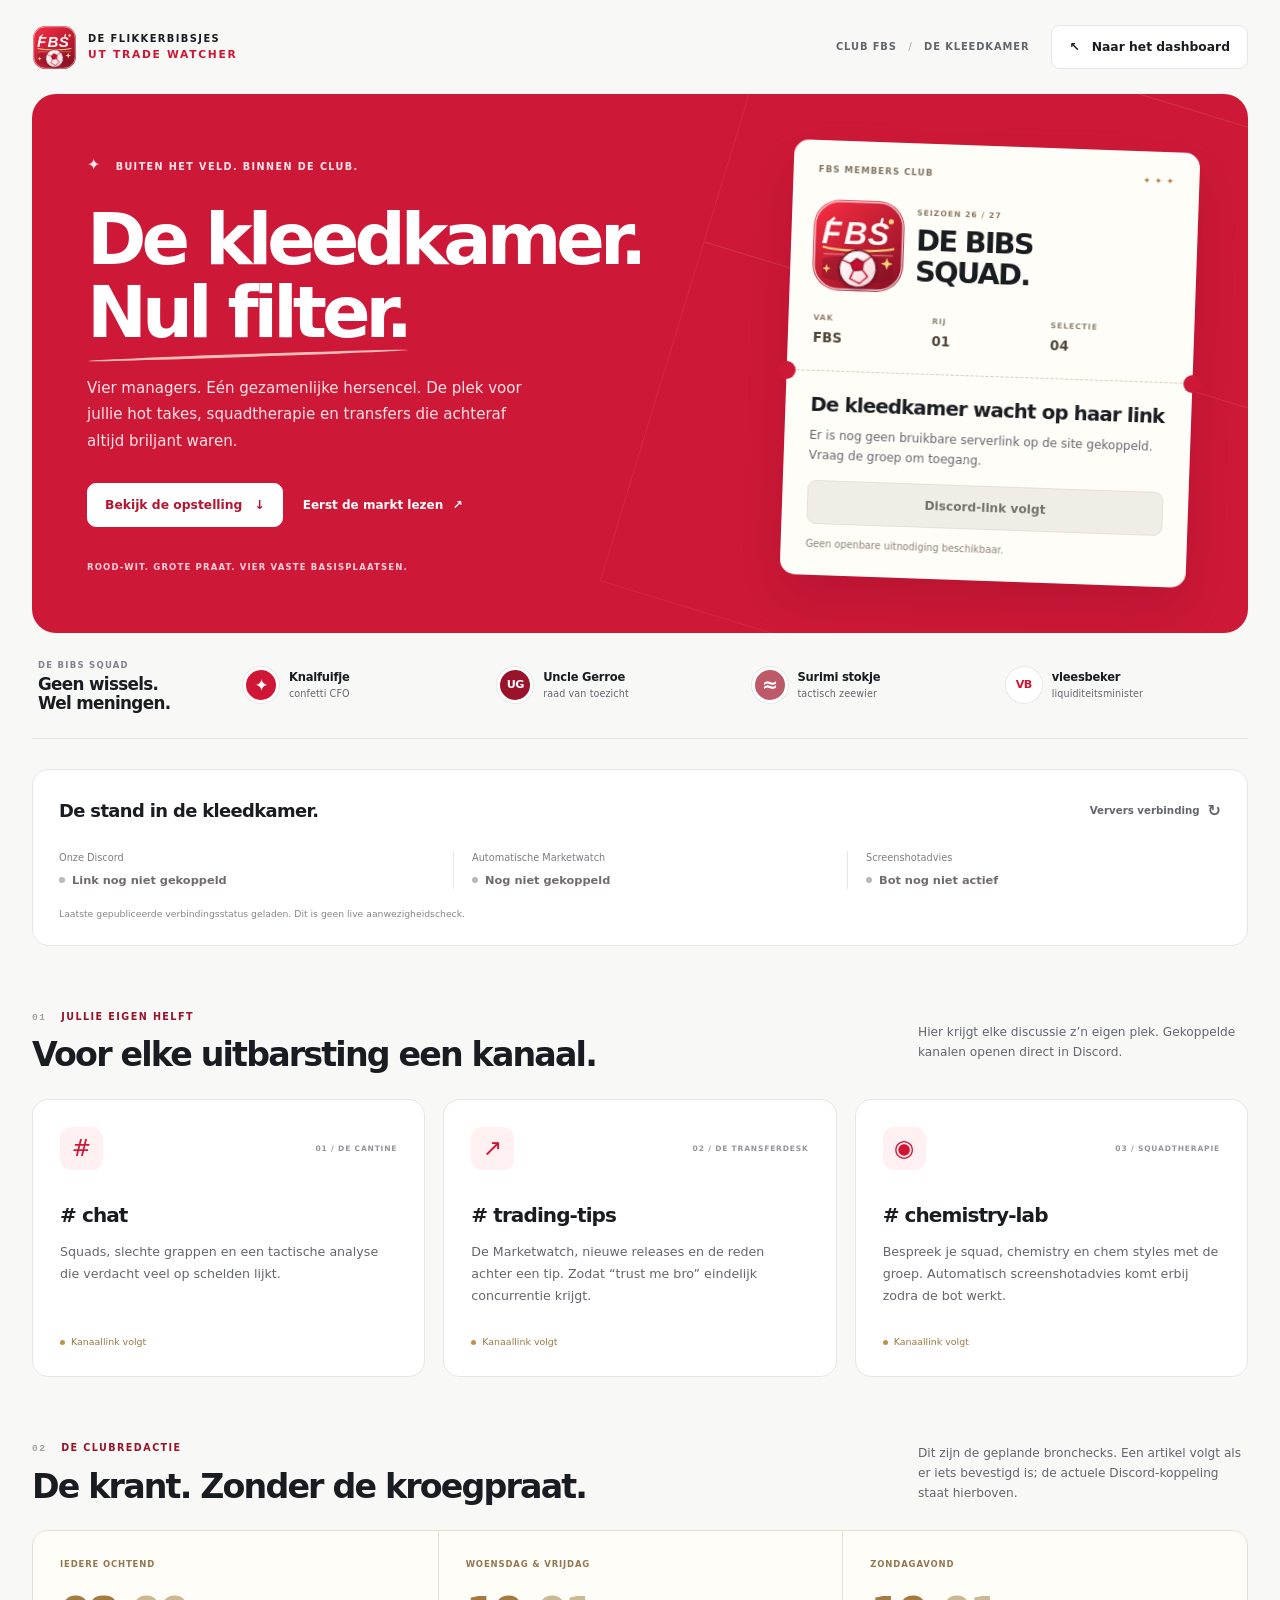
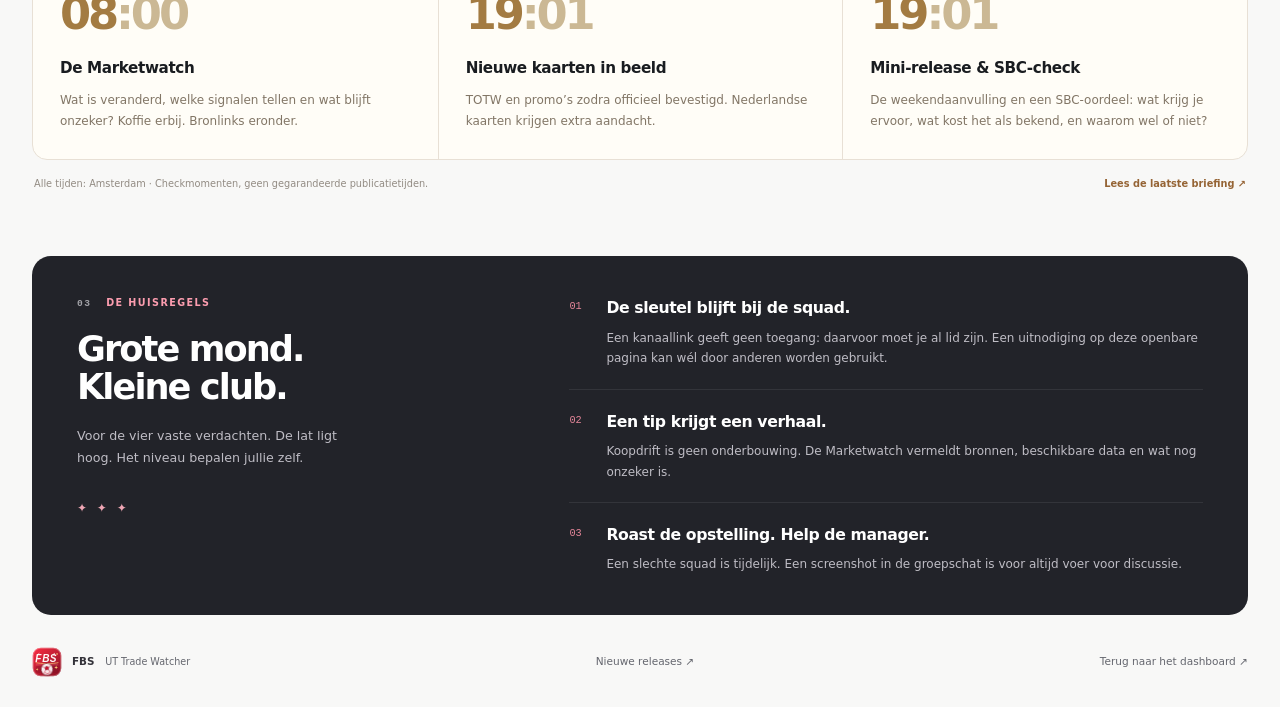
==== commit 2221011a: "Finish Discord clubhouse and channel navigation [skip ci]" ====
--- a/discord.html
+++ b/discord.html
@@ -9,7 +9,7 @@
     <link rel="icon" href="favicon.svg" type="image/svg+xml">
     <link rel="stylesheet" href="styles.css">
     <link rel="stylesheet" href="dashboard.css">
-    <link rel="stylesheet" href="discord-page.css">
+    <link rel="stylesheet" href="discord-page.css?v=club-connect-1">
   </head>
   <body data-page="discord">
     <a class="skip-link" href="#discord-title">Direct naar de kleedkamer</a>
@@ -42,10 +42,11 @@
           <div class="membership-identity"><img class="discord-hero-logo" src="logo.svg" width="112" height="112" alt="Speels FBS-monogram met voetbal"><div><span>SEIZOEN 26 / 27</span><b>DE BIBS<br>SQUAD.</b></div></div>
           <div class="membership-seat"><span>VAK <b>FBS</b></span><span>RIJ <b>01</b></span><span>SELECTIE <b>04</b></span></div>
           <div class="membership-invite">
-            <strong id="join-title">De deur staat nog op slot</strong>
-            <p id="join-detail">De uitnodiging wordt hier beschikbaar zodra deze is gekoppeld.</p>
-            <a id="join-discord" class="button button-discord" target="_blank" rel="noopener" aria-disabled="true">Join private Discord <span aria-hidden="true">↗</span></a>
-            <span id="join-status" class="join-status">Geen publieke invite geplaatst.</span>
+            <strong id="join-title">De kleedkamer wordt verbonden</strong>
+            <p id="join-detail">De laatste verbindingsstatus wordt opgehaald.</p>
+            <a id="join-discord" class="button button-discord" target="_blank" rel="noopener noreferrer" aria-disabled="true">Open onze Discord <span aria-hidden="true">↗</span></a>
+            <a id="join-invite" class="membership-invite-link" target="_blank" rel="noopener noreferrer" hidden>Nog geen lid? Gebruik de uitnodiging ↗</a>
+            <span id="join-status" class="join-status">Uitnodigingen delen we binnen de groep.</span>
           </div>
         </aside>
       </section>
@@ -63,45 +64,65 @@
         </ul>
       </section>
 
+      <section class="connection-panel" aria-labelledby="connection-title">
+        <div class="connection-panel-heading"><h2 id="connection-title">De stand in de kleedkamer.</h2><button id="connection-refresh" type="button">Ververs verbinding <span aria-hidden="true">↻</span></button></div>
+        <dl class="connection-states">
+          <div><dt>Onze Discord</dt><dd id="server-connection" data-state="pending">Link nog niet gekoppeld</dd></div>
+          <div><dt>Automatische Marketwatch</dt><dd id="trading-connection" data-state="pending">Nog niet gekoppeld</dd></div>
+          <div><dt>Screenshotadvies</dt><dd id="chemistry-connection" data-state="pending">Bot nog niet actief</dd></div>
+        </dl>
+        <p id="connection-feedback" class="connection-feedback" role="status">Verbinding controleren…</p>
+      </section>
+
       <section id="channels" class="section" aria-labelledby="channels-title">
         <div class="section-head">
           <div>
-            <p class="kicker"><span class="section-number">01</span> DE BEOOGDE OPSTELLING</p>
+            <p class="kicker"><span class="section-number">01</span> JULLIE EIGEN HELFT</p>
             <h2 id="channels-title">Voor elke uitbarsting een kanaal.</h2>
           </div>
-          <p>Dit is het plan voor jullie Discord. Automatische posts en screenshotadvies wachten nog op hun koppeling.</p>
+          <p id="channels-detail">Hier krijgt elke discussie z’n eigen plek. Gekoppelde kanalen openen direct in Discord.</p>
         </div>
         <div class="channel-grid">
           <article class="channel-card">
             <div class="channel-card-top"><div class="channel-icon" aria-hidden="true">#</div><span>01 / DE CANTINE</span></div>
             <h3># chat</h3>
             <p>Squads, slechte grappen en een tactische analyse die verdacht veel op schelden lijkt.</p>
-            <div class="channel-card-bottom"><span class="channel-status">Voor de hele squad</span><span aria-hidden="true">↗</span></div>
+            <div class="channel-card-bottom"><span id="chat-status" class="channel-status channel-status--pending">Kanaallink volgt</span><a id="chat-link" class="channel-open" target="_blank" rel="noopener noreferrer" hidden>Open chat <span aria-hidden="true">↗</span></a></div>
           </article>
           <article class="channel-card">
             <div class="channel-card-top"><div class="channel-icon" aria-hidden="true">↗</div><span>02 / DE TRANSFERDESK</span></div>
             <h3># trading-tips</h3>
             <p>De Marketwatch, nieuwe releases en de reden achter een tip. Zodat “trust me bro” eindelijk concurrentie krijgt.</p>
-            <div class="channel-card-bottom"><span class="channel-status channel-status--pending">Koppeling volgt</span><span aria-hidden="true">↗</span></div>
+            <div class="channel-card-bottom"><span id="trading-status" class="channel-status channel-status--pending">Kanaallink volgt</span><a id="trading-link" class="channel-open" target="_blank" rel="noopener noreferrer" hidden>Open trading <span aria-hidden="true">↗</span></a></div>
           </article>
           <article class="channel-card">
             <div class="channel-card-top"><div class="channel-icon" aria-hidden="true">◉</div><span>03 / SQUADTHERAPIE</span></div>
             <h3># chemistry-lab</h3>
-            <p>Het plan: een screenshot erin, hulp met chemistry en een passende chem style eruit. Je opstelling verdient een second opinion.</p>
-            <div class="channel-card-bottom"><span class="channel-status channel-status--pending">Bot nog niet actief</span><span aria-hidden="true">↗</span></div>
+            <p id="chemistry-description">Bespreek je squad, chemistry en chem styles met de groep. Automatisch screenshotadvies komt erbij zodra de bot werkt.</p>
+            <div class="channel-card-bottom"><span id="chemistry-status" class="channel-status channel-status--pending">Kanaallink volgt</span><a id="chemistry-link" class="channel-open" target="_blank" rel="noopener noreferrer" hidden>Open chemistry <span aria-hidden="true">↗</span></a></div>
           </article>
         </div>
       </section>
 
+      <section class="locker-journal section" aria-labelledby="journal-title">
+        <div class="section-head"><div><p class="kicker"><span class="section-number">02</span> DE CLUBREDACTIE</p><h2 id="journal-title">De krant. Zonder de kroegpraat.</h2></div><p>Dit zijn de geplande bronchecks. Een artikel volgt als er iets bevestigd is; de actuele Discord-koppeling staat hierboven.</p></div>
+        <div class="journal-schedule">
+          <article><p class="journal-day">IEDERE OCHTEND</p><strong class="journal-time">08<span>:00</span></strong><h3>De Marketwatch</h3><p>Wat is veranderd, welke signalen tellen en wat blijft onzeker? Koffie erbij. Bronlinks eronder.</p></article>
+          <article><p class="journal-day">WOENSDAG &amp; VRIJDAG</p><strong class="journal-time">19<span>:01</span></strong><h3>Nieuwe kaarten in beeld</h3><p>TOTW en promo’s zodra officieel bevestigd. Nederlandse kaarten krijgen extra aandacht.</p></article>
+          <article><p class="journal-day">ZONDAGAVOND</p><strong class="journal-time">19<span>:01</span></strong><h3>Mini-release &amp; SBC-check</h3><p>De weekendaanvulling en een SBC-oordeel: wat krijg je ervoor, wat kost het als bekend, en waarom wel of niet?</p></article>
+        </div>
+        <div class="journal-note"><span>Alle tijden: Amsterdam · Checkmomenten, geen gegarandeerde publicatietijden.</span><a href="./#marketwatch">Lees de laatste briefing <span aria-hidden="true">↗</span></a></div>
+      </section>
+
       <section class="locker-house-rules section" aria-labelledby="privacy-title">
         <div class="locker-rule-intro">
-          <p class="kicker"><span class="section-number">02</span> DE HUISREGELS</p>
+          <p class="kicker"><span class="section-number">03</span> DE HUISREGELS</p>
           <h2 id="privacy-title">Grote mond.<br>Kleine club.</h2>
           <p>Voor de vier vaste verdachten. De lat ligt hoog. Het niveau bepalen jullie zelf.</p>
           <span class="locker-rule-stars" aria-hidden="true">✦ ✦ ✦</span>
         </div>
         <ol class="locker-rules">
-          <li><span aria-hidden="true">01</span><div><h3>De sleutel blijft bij de squad.</h3><p>De Discord is bedoeld als besloten club. Op deze pagina verschijnt alleen een uitnodiging als die is gekoppeld.</p></div></li>
+          <li><span aria-hidden="true">01</span><div><h3>De sleutel blijft bij de squad.</h3><p>Een kanaallink geeft geen toegang: daarvoor moet je al lid zijn. Een uitnodiging op deze openbare pagina kan wél door anderen worden gebruikt.</p></div></li>
           <li><span aria-hidden="true">02</span><div><h3>Een tip krijgt een verhaal.</h3><p>Koopdrift is geen onderbouwing. De Marketwatch vermeldt bronnen, beschikbare data en wat nog onzeker is.</p></div></li>
           <li><span aria-hidden="true">03</span><div><h3>Roast de opstelling. Help de manager.</h3><p>Een slechte squad is tijdelijk. Een screenshot in de groepschat is voor altijd voer voor discussie.</p></div></li>
         </ol>
@@ -113,6 +134,6 @@
         <a class="locker-back-link" href="./">Terug naar het dashboard <span aria-hidden="true">↗</span></a>
       </footer>
     </main>
-    <script src="discord.js" defer></script>
+    <script src="discord.js?v=club-connect-1" defer></script>
   </body>
 </html>
--- a/discord-page.css
+++ b/discord-page.css
@@ -103,6 +103,39 @@
 .locker-footer-brand small { margin-left: 7px; color: var(--muted); font-size: .6rem; font-weight: 400; }
 .locker-back-link { text-decoration: none; font-size: .66rem; }
 .locker-back-link:hover { color: var(--lime); text-decoration: underline; text-underline-offset: 4px; }
+.membership-invite-link { display: inline-block; margin-top: 13px; color: #8f1730; font-size: .69rem; text-underline-offset: 4px; }
+.membership-invite-link:hover { color: #bd1839; }
+.connection-panel { margin-top: 30px; padding: 23px 26px; border: 1px solid var(--line); border-radius: 16px; background: #fff; }
+.connection-panel-heading { display: flex; justify-content: space-between; align-items: center; flex-wrap: wrap; gap: 15px; }
+body[data-page="discord"] .connection-panel h2 { font-size: 1.12rem; letter-spacing: -.035em; }
+#connection-refresh { display: inline-flex; align-items: center; gap: 8px; padding: 6px 0; border: 0; background: transparent; color: var(--muted); font-size: .64rem; font-weight: 600; cursor: pointer; }
+#connection-refresh > span { display: inline-block; font-size: 1rem; }
+#connection-refresh:hover { color: var(--lime); }
+#connection-refresh:disabled { opacity: .55; cursor: wait; }
+.connection-states { display: grid; grid-template-columns: repeat(3, minmax(0, 1fr)); gap: 20px; margin: 22px 0 0; }
+.connection-states > div { padding-left: 18px; border-left: 1px solid var(--line); }
+.connection-states > div:first-child { padding-left: 0; border-left: 0; }
+.connection-states dt { margin-bottom: 6px; color: #7f7c84; font-size: .61rem; }
+.connection-states dd { display: flex; align-items: center; gap: 7px; margin: 0; color: #726b6d; font-size: .71rem; font-weight: 650; }
+.connection-states dd::before { content: ""; flex-shrink: 0; width: 6px; height: 6px; border-radius: 50%; background: #bcb7b8; }
+.connection-states dd[data-state="configured"]::before { background: #bb8b3e; }
+.connection-states dd[data-state="verified"]::before { background: #43856b; }
+.connection-feedback { margin: 18px 0 0; color: #8b8589; font-size: .58rem; line-height: 1.6; }
+.channel-status--available { color: #607565; }.channel-status--available::before { background: #73917a; }
+.channel-open { display: inline-flex; align-items: center; gap: 6px; padding: 8px 10px; border: 1px solid #e7e4e5; border-radius: 7px; background: #faf9f8; color: #4c3c43; font-size: .62rem; font-weight: 700; text-decoration: none; transition: color .2s, background .2s, border-color .2s; }
+.channel-open:hover { color: #a71936; background: #fff0f3; border-color: #e8bac4; }
+.channel-open > span { font-size: .9rem; }
+.journal-schedule { display: grid; grid-template-columns: repeat(3, minmax(0, 1fr)); gap: 0; border: 1px solid #e8e0d5; border-radius: 15px; background: #fffdf7; overflow: hidden; }
+.journal-schedule article { padding: 27px; border-left: 1px solid #e8e0d5; }
+.journal-schedule article:first-child { border-left: 0; }
+.journal-day { margin: 0 0 22px; color: #937651; font-size: .53rem; font-weight: 750; letter-spacing: .1em; }
+.journal-time { display: block; margin-bottom: 22px; color: #a37b42; font-size: 2.8rem; font-weight: 800; line-height: .95; letter-spacing: -.07em; }
+.journal-time span { color: #cbb894; }
+.journal-schedule h3 { margin: 0 0 10px; font-size: .95rem; }
+.journal-schedule article > p:last-child { margin: 0; color: #827666; font-size: .75rem; line-height: 1.75; }
+.journal-note { display: flex; align-items: center; justify-content: space-between; flex-wrap: wrap; gap: 15px; padding: 16px 2px 0; color: #928b83; font-size: .61rem; line-height: 1.65; }
+.journal-note a { color: #956435; font-weight: 650; text-decoration: none; }
+.journal-note a:hover { text-decoration: underline; text-underline-offset: 4px; }
 @media (prefers-reduced-motion: no-preference) {
   .discord-hero-copy { animation: locker-enter .65s ease-out both; }
   body[data-page="discord"] .join-panel { animation: membership-enter .85s .12s cubic-bezier(.2,.7,.3,1) both; }
@@ -119,6 +152,8 @@
   body[data-page="discord"] .crew-section { grid-template-columns: 1fr; gap: 18px; }
   body[data-page="discord"] .crew-heading h2 br { display: none; }
   body[data-page="discord"] .channel-card { padding: 21px; }
+  .channel-card-bottom { flex-wrap: wrap; }
+  .journal-schedule article { padding: 23px; }
   .channel-card-top > span { font-size: .43rem; letter-spacing: .06em; }
   .locker-house-rules { gap: 40px; }
 }
@@ -133,6 +168,13 @@
   .channel-card-top { margin-bottom: 20px; }
   .channel-card-top > span { font-size: .55rem; }
   .locker-house-rules { grid-template-columns: 1fr; padding: 35px; gap: 30px; }
+  .connection-states { gap: 14px; }.connection-states dd { font-size: .66rem; }
+  .journal-schedule { grid-template-columns: 1fr; }
+  .journal-schedule article { display: grid; grid-template-columns: 90px 1fr; gap: 8px 25px; padding: 25px; border-left: 0; border-top: 1px solid #e8e0d5; }
+  .journal-schedule article:first-child { border-top: 0; }
+  .journal-day { grid-column: 1 / -1; margin-bottom: 10px; }
+  .journal-time { grid-row: 2 / 4; margin: 0; font-size: 2.55rem; }
+  .journal-schedule h3 { margin: 0; }.journal-schedule article > p:last-child { grid-column: 2; }
   .locker-rule-intro > p:not(.kicker) { max-width: 430px; }
   .locker-rule-stars { display: none; }
   body[data-page="discord"] footer { flex-wrap: wrap; justify-content: flex-start; gap: 20px; }
@@ -156,6 +198,13 @@
   body[data-page="discord"] .section { margin-top: 45px; }
   body[data-page="discord"] .section-head { gap: 15px; }
   body[data-page="discord"] .section-head > p { max-width: 100%; }
+  .connection-panel { padding: 20px; }
+  .connection-states { grid-template-columns: 1fr; gap: 15px; margin-top: 18px; }
+  .connection-states > div { display: flex; align-items: center; justify-content: space-between; gap: 14px; padding: 0; border: 0; }
+  .connection-states dt { margin: 0; }.connection-states dd { max-width: 55%; font-size: .63rem; }
+  .connection-panel-heading { gap: 7px; }
+  .journal-schedule article { grid-template-columns: 75px 1fr; gap: 8px 18px; padding: 23px; }
+  .journal-time { font-size: 2.2rem; }.journal-schedule h3 { font-size: .85rem; }
   .locker-house-rules { padding: 28px 24px; }
   body[data-page="discord"] footer { align-items: flex-start; gap: 14px; }
   .locker-back-link { margin-left: 0; }
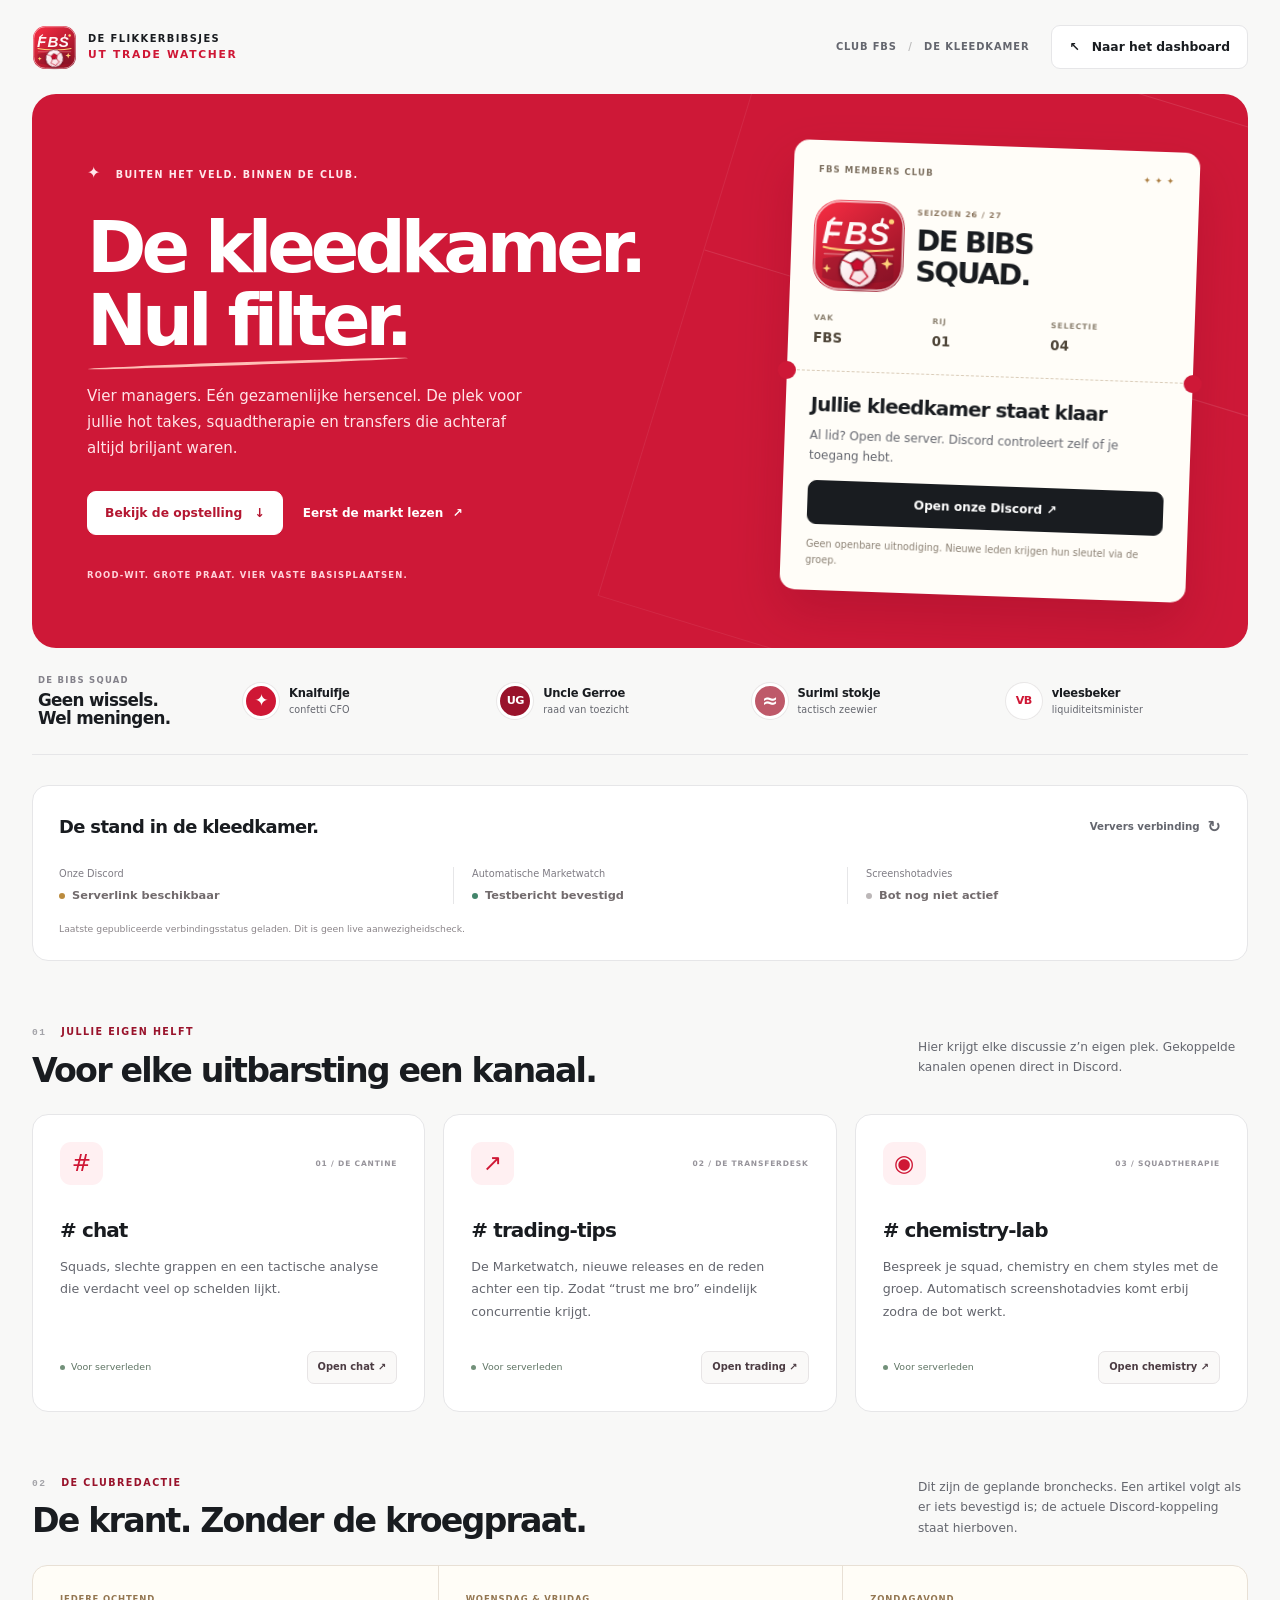
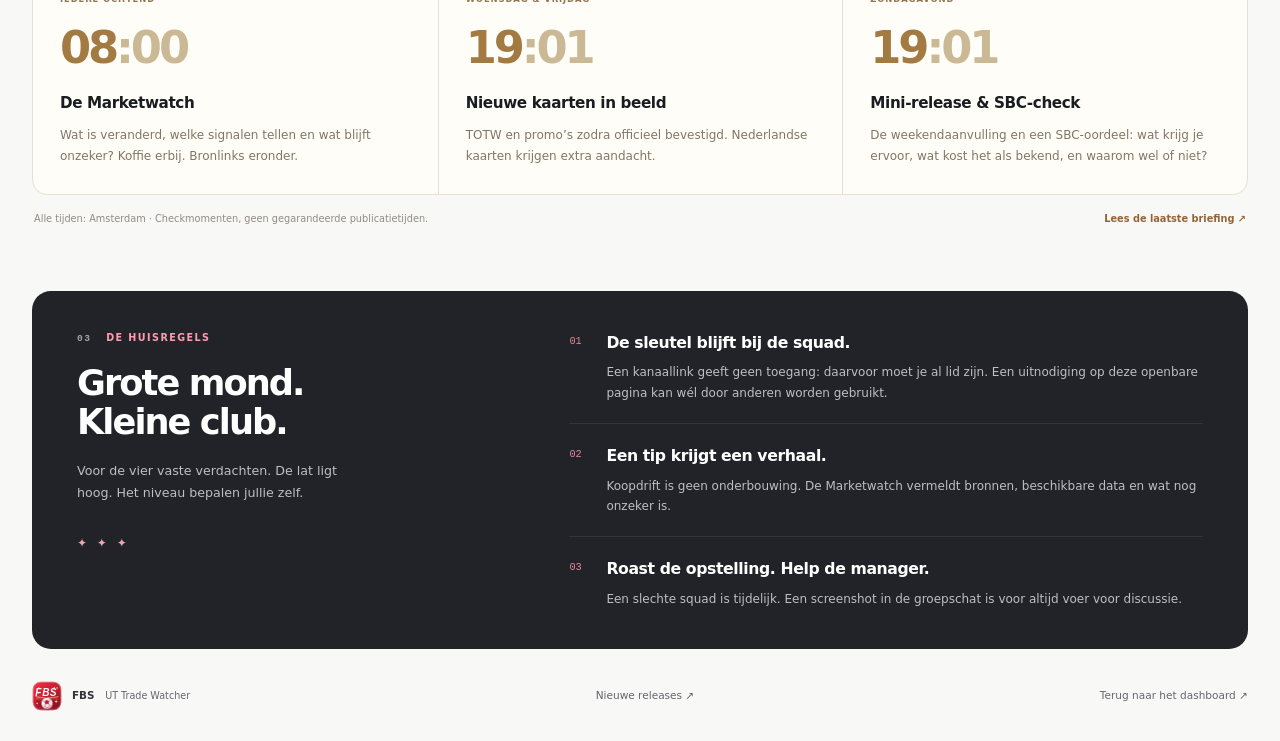
==== commit be8f34c9: "Publish connected FBS Discord clubhouse" ====
--- a/discord.html
+++ b/discord.html
@@ -9,7 +9,7 @@
     <link rel="icon" href="favicon.svg" type="image/svg+xml">
     <link rel="stylesheet" href="styles.css">
     <link rel="stylesheet" href="dashboard.css">
-    <link rel="stylesheet" href="discord-page.css?v=club-connect-1">
+    <link rel="stylesheet" href="discord-page.css?v=club-connect-2">
   </head>
   <body data-page="discord">
     <a class="skip-link" href="#discord-title">Direct naar de kleedkamer</a>
@@ -54,7 +54,7 @@
       <section class="crew-section" aria-labelledby="discord-crew-title">
         <div class="crew-heading">
           <p class="kicker">DE BIBS SQUAD</p>
-          <h2 id="discord-crew-title">Geen wissels.<br>Wel meningen.</h2>
+          <h2 id="discord-crew-title">Geen wissels.<br> Wel meningen.</h2>
         </div>
         <ul class="crew-list" role="list">
           <li class="crew-member"><span class="crew-avatar crew-avatar--spark" aria-hidden="true">✦</span><span><strong>Knalfuifje</strong><small>confetti CFO</small></span></li>
--- a/discord-page.css
+++ b/discord-page.css
@@ -198,6 +198,7 @@
   body[data-page="discord"] .section { margin-top: 45px; }
   body[data-page="discord"] .section-head { gap: 15px; }
   body[data-page="discord"] .section-head > p { max-width: 100%; }
+  .channel-open { min-height: 44px; padding-inline: 12px; }
   .connection-panel { padding: 20px; }
   .connection-states { grid-template-columns: 1fr; gap: 15px; margin-top: 18px; }
   .connection-states > div { display: flex; align-items: center; justify-content: space-between; gap: 14px; padding: 0; border: 0; }
